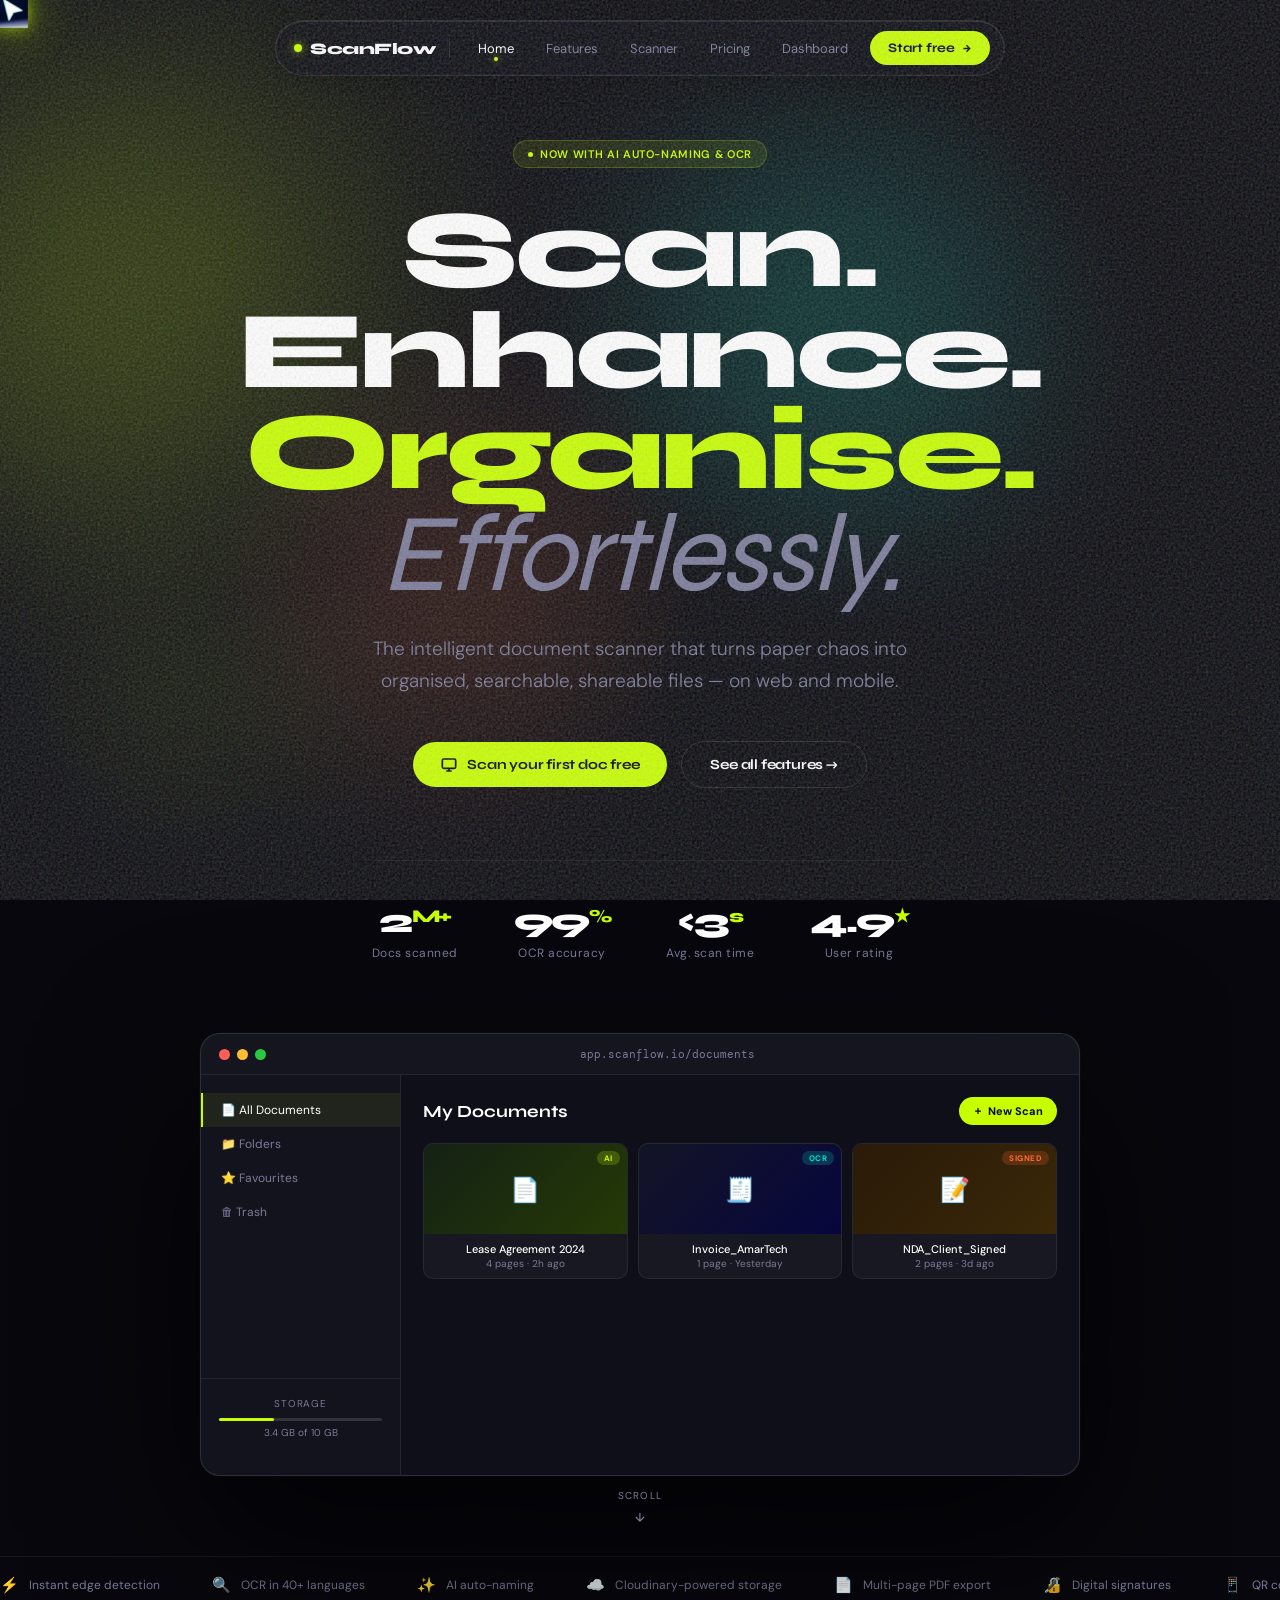
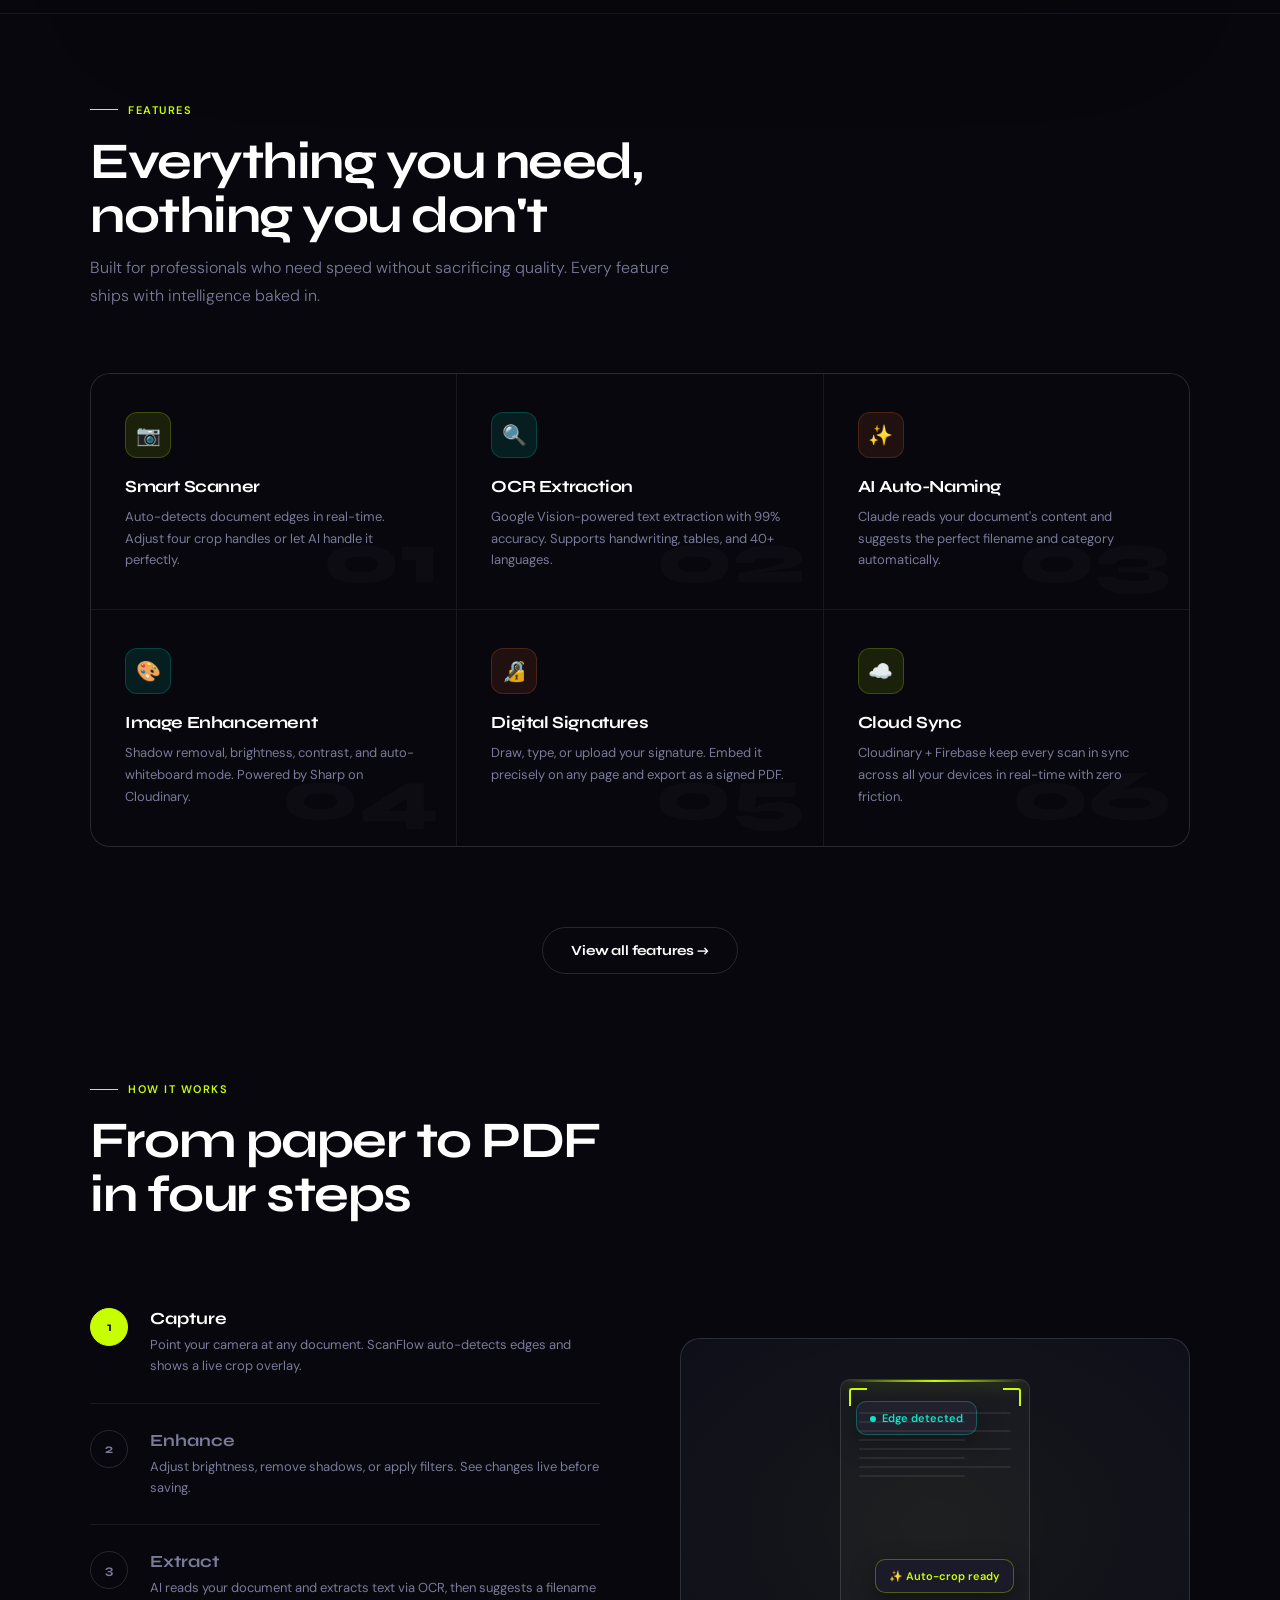
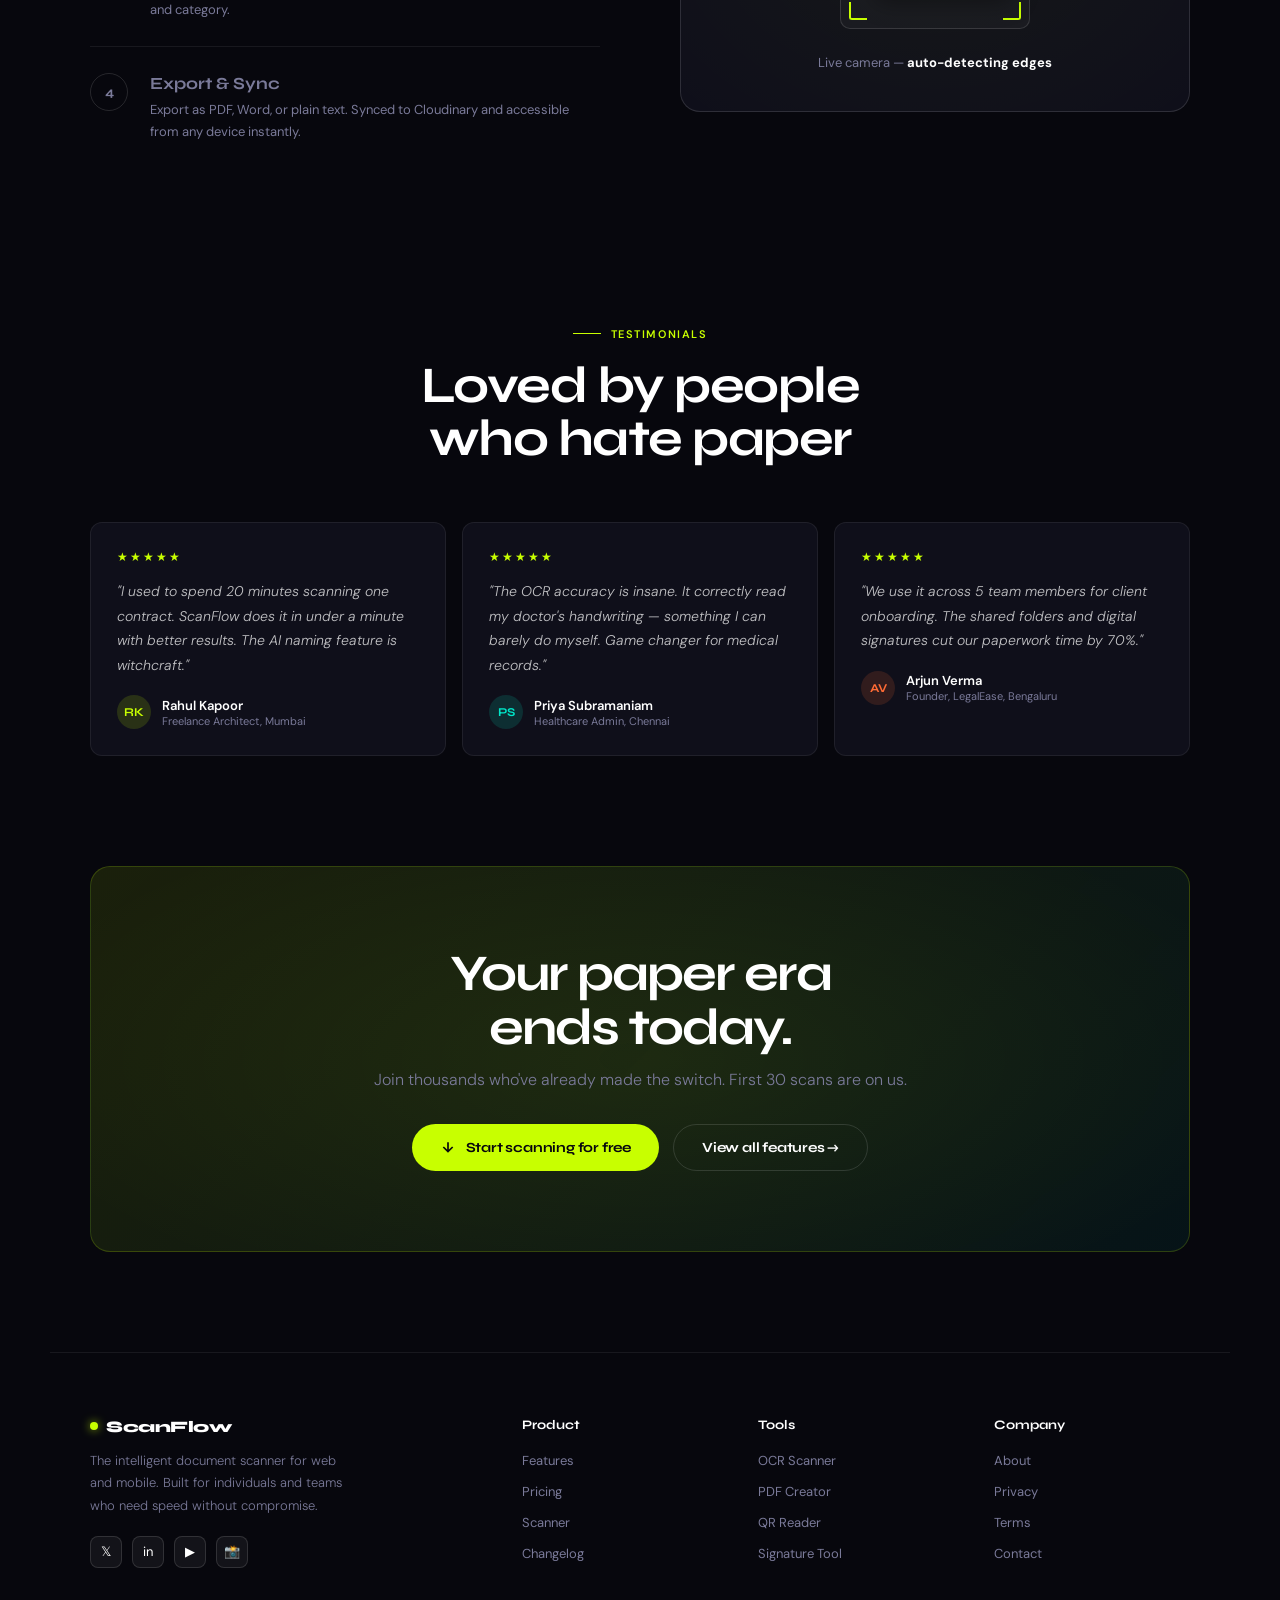
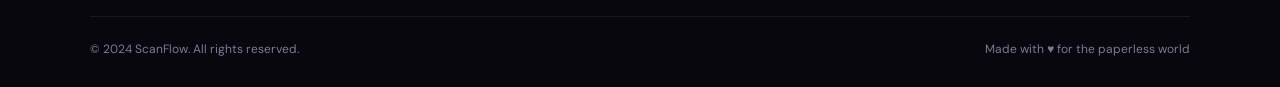
==== index.html @ fd3f7ed4 "Add files via upload" ====
<!DOCTYPE html>
<html lang="en">
<head>
<meta charset="UTF-8">
<meta name="viewport" content="width=device-width, initial-scale=1.0">
<title>ScanFlow — Intelligent Document Scanner</title>
<link rel="stylesheet" href="css/base.css">
<link rel="stylesheet" href="css/navbar.css">
<link rel="stylesheet" href="css/pages.css">
</head>
<body>

<!-- CURSOR -->
<div id="sf-cursor"><img src="[data-uri]" alt=""></div>
<div id="sf-cursor-glow"></div>
<!-- BACKGROUND -->
<div id="sf-bg" aria-hidden="true"></div>
<div id="sf-grain" aria-hidden="true"></div>

<!-- NAVBAR -->
<div id="sf-nav-wrap">
  <nav id="sf-island">
    <a href="index.html" class="island-logo"><div class="island-logo-dot"></div>ScanFlow</a>
    <div class="island-sep"></div>
    <div class="island-links">
      <a href="index.html"            class="island-link active" data-page="index.html">Home</a>
      <a href="pages/features.html"   class="island-link" data-page="features.html">Features</a>
      <a href="pages/scanner.html"    class="island-link" data-page="scanner.html">Scanner</a>
      <a href="pages/pricing.html"    class="island-link" data-page="pricing.html">Pricing</a>
      <a href="pages/dashboard.html"  class="island-link" data-page="dashboard.html">Dashboard</a>
    </div>
    <div id="island-notif" class="island-notif">
      <div class="notif-icon">📄</div>
      <div class="notif-text"><div class="notif-title">Synced</div><div class="notif-sub">Lease_2024.pdf</div></div>
    </div>
    <a href="pages/login.html" class="island-cta">Start free <svg width="11" height="11" viewBox="0 0 24 24" fill="none" stroke="currentColor" stroke-width="3"><path d="M5 12h14M12 5l7 7-7 7"/></svg></a>
    <button class="island-hamburger" id="sf-ham"><span></span><span></span><span></span></button>
  </nav>
</div>
<div id="sf-mob-menu" class="island-mobile-menu">
  <a href="index.html"           class="mob-link">🏠 Home</a>
  <a href="pages/features.html"  class="mob-link">⚡ Features</a>
  <a href="pages/scanner.html"   class="mob-link">📷 Scanner</a>
  <a href="pages/pricing.html"   class="mob-link">💳 Pricing</a>
  <a href="pages/dashboard.html" class="mob-link">📊 Dashboard</a>
  <a href="pages/login.html"     class="mob-link" style="color:var(--accent);font-weight:600;">→ Get started free</a>
</div>

<div class="sf-page">

  <!-- ══ HERO ══ -->
  <section class="hero-page">
    <div class="hero-badge">
      <span class="badge badge-green"><span class="badge-dot"></span>Now with AI auto-naming &amp; OCR</span>
    </div>

    <h1 class="hero-title display">
      Scan. Enhance.
      <span class="accent">Organise.</span>
      <span class="dimmed">Effortlessly.</span>
    </h1>

    <p class="hero-sub">The intelligent document scanner that turns paper chaos into organised, searchable, shareable files — on web and mobile.</p>

    <div class="hero-actions">
      <a href="pages/scanner.html" class="btn btn-primary">
        <svg width="16" height="16" viewBox="0 0 24 24" fill="none" stroke="currentColor" stroke-width="2.5"><rect x="2" y="3" width="20" height="14" rx="2"/><path d="M8 21h8M12 17v4"/></svg>
        Scan your first doc free
      </a>
      <a href="pages/features.html" class="btn btn-ghost">See all features →</a>
    </div>

    <div class="hero-stats">
      <div class="stat-item">
        <div class="stat-num">2<sup>M+</sup></div>
        <div class="stat-label">Docs scanned</div>
      </div>
      <div class="stat-item">
        <div class="stat-num">99<sup>%</sup></div>
        <div class="stat-label">OCR accuracy</div>
      </div>
      <div class="stat-item">
        <div class="stat-num">&lt;3<sup>s</sup></div>
        <div class="stat-label">Avg. scan time</div>
      </div>
      <div class="stat-item">
        <div class="stat-num">4.9<sup>★</sup></div>
        <div class="stat-label">User rating</div>
      </div>
    </div>

    <!-- App window mockup -->
    <div class="hero-window-wrap">
      <div class="app-window">
        <div class="win-bar">
          <div class="win-dot"></div><div class="win-dot"></div><div class="win-dot"></div>
          <div class="win-url">app.scanflow.io/documents</div>
        </div>
        <div class="win-body">
          <div class="win-sidebar">
            <div class="win-nav-item active">📄 All Documents</div>
            <div class="win-nav-item">📁 Folders</div>
            <div class="win-nav-item">⭐ Favourites</div>
            <div class="win-nav-item">🗑 Trash</div>
            <div class="storage-bar">
              <div class="stor-label">Storage</div>
              <div class="stor-track"><div class="stor-fill"></div></div>
              <div class="stor-note">3.4 GB of 10 GB</div>
            </div>
          </div>
          <div class="win-main">
            <div class="win-main-hdr">
              <div class="win-main-title">My Documents</div>
              <div class="win-scan-btn">
                <svg width="10" height="10" viewBox="0 0 24 24" fill="none" stroke="currentColor" stroke-width="3"><path d="M12 5v14M5 12h14"/></svg>
                New Scan
              </div>
            </div>
            <div class="doc-grid">
              <div class="doc-thumb-card">
                <div class="doc-tag-mini tag-ai">AI</div>
                <div class="doc-thumb-img dti-1">📄</div>
                <div class="doc-info-mini">
                  <div class="doc-name-mini">Lease Agreement 2024</div>
                  <div class="doc-meta-mini">4 pages · 2h ago</div>
                </div>
              </div>
              <div class="doc-thumb-card">
                <div class="doc-tag-mini tag-ocr">OCR</div>
                <div class="doc-thumb-img dti-2">🧾</div>
                <div class="doc-info-mini">
                  <div class="doc-name-mini">Invoice_AmarTech</div>
                  <div class="doc-meta-mini">1 page · Yesterday</div>
                </div>
              </div>
              <div class="doc-thumb-card">
                <div class="doc-tag-mini tag-sig">Signed</div>
                <div class="doc-thumb-img dti-3">📝</div>
                <div class="doc-info-mini">
                  <div class="doc-name-mini">NDA_Client_Signed</div>
                  <div class="doc-meta-mini">2 pages · 3d ago</div>
                </div>
              </div>
            </div>
          </div>
        </div>
      </div>
    </div>

    <div class="scroll-cue">
      <span>Scroll</span>
      <svg width="14" height="14" viewBox="0 0 24 24" fill="none" stroke="var(--muted)" stroke-width="2"><path d="M12 5v14M5 12l7 7 7-7"/></svg>
    </div>
  </section>

  <!-- ══ MARQUEE ══ -->
  <div class="marquee-section">
    <div class="marquee-track">
      <div class="marquee-item"><span class="mi-icon">⚡</span> Instant edge detection</div>
      <div class="marquee-item"><span class="mi-icon">🔍</span> OCR in 40+ languages</div>
      <div class="marquee-item"><span class="mi-icon">✨</span> AI auto-naming</div>
      <div class="marquee-item"><span class="mi-icon">☁️</span> Cloudinary-powered storage</div>
      <div class="marquee-item"><span class="mi-icon">📄</span> Multi-page PDF export</div>
      <div class="marquee-item"><span class="mi-icon">🔏</span> Digital signatures</div>
      <div class="marquee-item"><span class="mi-icon">📱</span> QR code scanner</div>
      <div class="marquee-item"><span class="mi-icon">🔄</span> Real-time sync</div>
      <div class="marquee-item"><span class="mi-icon">🪪</span> ID card mode</div>
      <div class="marquee-item"><span class="mi-icon">🤖</span> Claude AI integration</div>
      <!-- repeat -->
      <div class="marquee-item"><span class="mi-icon">⚡</span> Instant edge detection</div>
      <div class="marquee-item"><span class="mi-icon">🔍</span> OCR in 40+ languages</div>
      <div class="marquee-item"><span class="mi-icon">✨</span> AI auto-naming</div>
      <div class="marquee-item"><span class="mi-icon">☁️</span> Cloudinary-powered storage</div>
      <div class="marquee-item"><span class="mi-icon">📄</span> Multi-page PDF export</div>
      <div class="marquee-item"><span class="mi-icon">🔏</span> Digital signatures</div>
      <div class="marquee-item"><span class="mi-icon">📱</span> QR code scanner</div>
      <div class="marquee-item"><span class="mi-icon">🔄</span> Real-time sync</div>
      <div class="marquee-item"><span class="mi-icon">🪪</span> ID card mode</div>
      <div class="marquee-item"><span class="mi-icon">🤖</span> Claude AI integration</div>
    </div>
  </div>

  <!-- ══ FEATURES TEASER ══ -->
  <section class="features-page" style="padding-top:80px;padding-bottom:60px;">
    <div class="reveal features-intro">
      <div class="sec-label">Features</div>
      <h2 class="display-md" style="font-size:clamp(34px,4vw,52px);margin-bottom:12px;">Everything you need,<br>nothing you don't</h2>
      <p style="font-size:16px;color:var(--muted);line-height:1.7;font-weight:300;">Built for professionals who need speed without sacrificing quality. Every feature ships with intelligence baked in.</p>
    </div>
    <div class="features-grid reveal">
      <div class="feat-cell accent-top">
        <div class="feat-icon fi-green">📷</div>
        <div class="feat-name">Smart Scanner</div>
        <div class="feat-desc">Auto-detects document edges in real-time. Adjust four crop handles or let AI handle it perfectly.</div>
        <div class="feat-num">01</div>
      </div>
      <div class="feat-cell accent-top">
        <div class="feat-icon fi-teal">🔍</div>
        <div class="feat-name">OCR Extraction</div>
        <div class="feat-desc">Google Vision-powered text extraction with 99% accuracy. Supports handwriting, tables, and 40+ languages.</div>
        <div class="feat-num">02</div>
      </div>
      <div class="feat-cell accent-top">
        <div class="feat-icon fi-coral">✨</div>
        <div class="feat-name">AI Auto-Naming</div>
        <div class="feat-desc">Claude reads your document's content and suggests the perfect filename and category automatically.</div>
        <div class="feat-num">03</div>
      </div>
      <div class="feat-cell accent-top">
        <div class="feat-icon fi-teal">🎨</div>
        <div class="feat-name">Image Enhancement</div>
        <div class="feat-desc">Shadow removal, brightness, contrast, and auto-whiteboard mode. Powered by Sharp on Cloudinary.</div>
        <div class="feat-num">04</div>
      </div>
      <div class="feat-cell accent-top">
        <div class="feat-icon fi-coral">🔏</div>
        <div class="feat-name">Digital Signatures</div>
        <div class="feat-desc">Draw, type, or upload your signature. Embed it precisely on any page and export as a signed PDF.</div>
        <div class="feat-num">05</div>
      </div>
      <div class="feat-cell accent-top">
        <div class="feat-icon fi-green">☁️</div>
        <div class="feat-name">Cloud Sync</div>
        <div class="feat-desc">Cloudinary + Firebase keep every scan in sync across all your devices in real-time with zero friction.</div>
        <div class="feat-num">06</div>
      </div>
    </div>
    <div style="text-align:center;margin-top:40px;" class="reveal">
      <a href="pages/features.html" class="btn btn-ghost">View all features →</a>
    </div>
  </section>

  <!-- ══ HOW IT WORKS TEASER ══ -->
  <section class="how-page" style="padding-top:40px;">
    <div class="reveal">
      <div class="sec-label">How it works</div>
      <h2 class="display-md" style="font-size:clamp(34px,4vw,52px);margin-bottom:12px;">From paper to PDF<br>in four steps</h2>
    </div>
    <div class="how-layout reveal">
      <div class="steps-list">
        <div class="step-row active" data-step="0">
          <div class="step-circle">1</div>
          <div><div class="step-title">Capture</div><div class="step-desc">Point your camera at any document. ScanFlow auto-detects edges and shows a live crop overlay.</div></div>
        </div>
        <div class="step-row" data-step="1">
          <div class="step-circle">2</div>
          <div><div class="step-title">Enhance</div><div class="step-desc">Adjust brightness, remove shadows, or apply filters. See changes live before saving.</div></div>
        </div>
        <div class="step-row" data-step="2">
          <div class="step-circle">3</div>
          <div><div class="step-title">Extract</div><div class="step-desc">AI reads your document and extracts text via OCR, then suggests a filename and category.</div></div>
        </div>
        <div class="step-row" data-step="3">
          <div class="step-circle">4</div>
          <div><div class="step-title">Export &amp; Sync</div><div class="step-desc">Export as PDF, Word, or plain text. Synced to Cloudinary and accessible from any device instantly.</div></div>
        </div>
      </div>
      <div class="step-visual">
        <div id="step-visual" style="text-align:center;position:relative;z-index:1;">
          <div style="position:relative;display:inline-block;">
            <div class="vis-badge vis-badge-1" style="color:var(--accent2)"><span class="vb-dot" style="background:var(--accent2)"></span>Edge detected</div>
            <div class="scan-mock">
              <div class="scan-beam"></div>
              <div class="scan-corner-mark sc-tl"></div><div class="scan-corner-mark sc-tr"></div>
              <div class="scan-corner-mark sc-bl"></div><div class="scan-corner-mark sc-br"></div>
              <div class="scan-lines">
                <div class="scan-line-item"></div><div class="scan-line-item"></div><div class="scan-line-item"></div>
                <div class="scan-line-item"></div><div class="scan-line-item"></div><div class="scan-line-item"></div>
                <div class="scan-line-item"></div><div class="scan-line-item"></div>
              </div>
            </div>
            <div class="vis-badge vis-badge-2" style="color:var(--accent)">✨ Auto-crop ready</div>
          </div>
          <div style="font-size:13px;color:var(--muted);margin-top:20px;">Live camera — <strong style="color:#fff">auto-detecting edges</strong></div>
        </div>
      </div>
    </div>
  </section>

  <!-- ══ TESTIMONIALS ══ -->
  <section class="testi-page" style="padding-top:40px;">
    <div class="reveal" style="text-align:center;">
      <div class="sec-label" style="justify-content:center;">Testimonials</div>
      <h2 class="display-md" style="font-size:clamp(34px,4vw,52px);">Loved by people<br>who hate paper</h2>
    </div>
    <div class="testi-grid reveal">
      <div class="testi-card">
        <div class="testi-stars">★★★★★</div>
        <div class="testi-quote">"I used to spend 20 minutes scanning one contract. ScanFlow does it in under a minute with better results. The AI naming feature is witchcraft."</div>
        <div class="testi-author"><div class="testi-av av-g">RK</div><div><div class="testi-name">Rahul Kapoor</div><div class="testi-role">Freelance Architect, Mumbai</div></div></div>
      </div>
      <div class="testi-card">
        <div class="testi-stars">★★★★★</div>
        <div class="testi-quote">"The OCR accuracy is insane. It correctly read my doctor's handwriting — something I can barely do myself. Game changer for medical records."</div>
        <div class="testi-author"><div class="testi-av av-t">PS</div><div><div class="testi-name">Priya Subramaniam</div><div class="testi-role">Healthcare Admin, Chennai</div></div></div>
      </div>
      <div class="testi-card">
        <div class="testi-stars">★★★★★</div>
        <div class="testi-quote">"We use it across 5 team members for client onboarding. The shared folders and digital signatures cut our paperwork time by 70%."</div>
        <div class="testi-author"><div class="testi-av av-c">AV</div><div><div class="testi-name">Arjun Verma</div><div class="testi-role">Founder, LegalEase, Bengaluru</div></div></div>
      </div>
    </div>
  </section>

  <!-- ══ CTA ══ -->
  <section class="cta-section reveal">
    <div class="cta-banner">
      <h2 class="cta-title display-md">Your paper era<br>ends today.</h2>
      <p class="cta-sub">Join thousands who've already made the switch. First 30 scans are on us.</p>
      <div class="cta-acts">
        <a href="pages/login.html"  class="btn btn-primary">
          <svg width="16" height="16" viewBox="0 0 24 24" fill="none" stroke="currentColor" stroke-width="2.5"><path d="M12 5v14M5 12l7 7 7-7"/></svg>
          Start scanning for free
        </a>
        <a href="pages/features.html" class="btn btn-ghost">View all features →</a>
      </div>
    </div>
  </section>

  <!-- FOOTER -->
  <footer>
    <div class="footer-grid">
      <div class="footer-brand">
        <a href="index.html" class="island-logo"><div class="island-logo-dot"></div>ScanFlow</a>
        <p>The intelligent document scanner for web and mobile. Built for individuals and teams who need speed without compromise.</p>
        <div class="footer-socials" style="margin-top:18px;">
          <a href="#" class="soc-btn">𝕏</a><a href="#" class="soc-btn">in</a>
          <a href="#" class="soc-btn">▶</a><a href="#" class="soc-btn">📸</a>
        </div>
      </div>
      <div class="footer-col"><h4>Product</h4><ul>
        <li><a href="pages/features.html">Features</a></li>
        <li><a href="pages/pricing.html">Pricing</a></li>
        <li><a href="pages/scanner.html">Scanner</a></li>
        <li><a href="#">Changelog</a></li>
      </ul></div>
      <div class="footer-col"><h4>Tools</h4><ul>
        <li><a href="#">OCR Scanner</a></li>
        <li><a href="#">PDF Creator</a></li>
        <li><a href="#">QR Reader</a></li>
        <li><a href="#">Signature Tool</a></li>
      </ul></div>
      <div class="footer-col"><h4>Company</h4><ul>
        <li><a href="#">About</a></li>
        <li><a href="#">Privacy</a></li>
        <li><a href="#">Terms</a></li>
        <li><a href="#">Contact</a></li>
      </ul></div>
    </div>
    <div class="footer-bottom">
      <span>© 2024 ScanFlow. All rights reserved.</span>
      <span>Made with ♥ for the paperless world</span>
    </div>
  </footer>

</div><!-- /sf-page -->

<div id="sf-toast"><div class="toast-ico">✅</div><div><div class="toast-title">Done</div><div class="toast-msg"></div></div></div>

<script src="js/main.js"></script>
</body>
</html>
---- css/base.css ----
/* ============================================
   SCANFLOW — BASE STYLES
   Variables · Reset · Typography · Cursor · Background
   ============================================ */

@import url('https://fonts.googleapis.com/css2?family=Syne:wght@400;500;600;700;800&family=DM+Sans:ital,wght@0,300;0,400;0,500;1,300&family=DM+Mono:wght@400;500&display=swap');

/* ── TOKENS ── */
:root {
  --ink:     #07070d;
  --ink2:    #0f0f1a;
  --ink3:    #1a1a28;
  --ink4:    #252536;
  --smoke:   #f5f4f0;
  --accent:  #c8ff00;
  --accent2: #00e5c8;
  --accent3: #ff6b35;
  --muted:   #7a7a99;
  --muted2:  #4a4a66;
  --border:  rgba(255,255,255,0.07);
  --border2: rgba(255,255,255,0.13);
  --border3: rgba(255,255,255,0.22);
  --r:       12px;
  --r2:      20px;
  --r3:      28px;
  --shadow:  0 24px 80px rgba(0,0,0,0.6);
}

/* ── RESET ── */
*, *::before, *::after { margin:0; padding:0; box-sizing:border-box; }
html { scroll-behavior: smooth; font-size: 16px; }
body {
  font-family: 'DM Sans', sans-serif;
  background: var(--ink);
  color: #fff;
  overflow-x: hidden;
  cursor: none;
  min-height: 100vh;
}
a { text-decoration: none; color: inherit; }
button { font-family: inherit; cursor: none; }
img { max-width: 100%; display: block; }
ul { list-style: none; }

/* ── CUSTOM CURSOR ── */
#sf-cursor {
  position: fixed;
  width: 32px; height: 32px;
  pointer-events: none;
  z-index: 99999;
  transform: translate(-4px, -4px);
  transition: transform 0.08s linear;
  will-change: transform, left, top;
  filter: drop-shadow(0 0 8px rgba(200,255,0,0.6)) drop-shadow(0 0 20px rgba(200,255,0,0.3));
}
#sf-cursor img {
  width: 100%; height: 100%;
  object-fit: contain;
}
#sf-cursor-glow {
  position: fixed;
  width: 180px; height: 180px;
  border-radius: 50%;
  pointer-events: none;
  z-index: 99990;
  transform: translate(-50%, -50%);
  background: radial-gradient(circle, rgba(200,255,0,0.06) 0%, transparent 70%);
  transition: left 0.25s ease, top 0.25s ease;
}
body:has(a:hover) #sf-cursor { filter: drop-shadow(0 0 12px rgba(200,255,0,1)) drop-shadow(0 0 30px rgba(200,255,0,0.6)); transform: translate(-4px,-4px) scale(1.2); }
body:has(button:hover) #sf-cursor { filter: drop-shadow(0 0 12px var(--accent2)) drop-shadow(0 0 30px rgba(0,229,200,0.6)); transform: translate(-4px,-4px) scale(1.15) rotate(-15deg); }

/* ── NEON FLUID BACKGROUND ── */
#sf-bg {
  position: fixed;
  inset: 0;
  z-index: 0;
  overflow: hidden;
  pointer-events: none;
}
#sf-bg canvas {
  position: absolute;
  inset: 0;
  width: 100%;
  height: 100%;
}
.sf-blob {
  position: absolute;
  border-radius: 50%;
  filter: blur(80px);
  mix-blend-mode: screen;
  animation: blobFloat linear infinite;
  will-change: transform;
  opacity: 0;
  animation-fill-mode: forwards;
}
@keyframes blobFloat {
  0%   { transform: translate(0,0) scale(1);   opacity:0; }
  10%  { opacity: 0.7; }
  50%  { transform: translate(var(--dx), var(--dy)) scale(var(--scale)); opacity: 0.5; }
  90%  { opacity: 0.6; }
  100% { transform: translate(var(--dx2),var(--dy2)) scale(0.9); opacity: 0; }
}

/* ── GRAIN ── */
#sf-grain {
  position: fixed; inset: 0; z-index: 9998;
  pointer-events: none; opacity: 0.28;
  background-image: url("data:image/svg+xml,%3Csvg viewBox='0 0 512 512' xmlns='http://www.w3.org/2000/svg'%3E%3Cfilter id='n'%3E%3CfeTurbulence type='fractalNoise' baseFrequency='0.75' numOctaves='4' stitchTiles='stitch'/%3E%3C/filter%3E%3Crect width='100%25' height='100%25' filter='url(%23n)'/%3E%3C/svg%3E");
}

/* ── LAYOUT WRAPPER ── */
.sf-page {
  position: relative;
  z-index: 1;
  min-height: 100vh;
}

/* ── TYPOGRAPHY ── */
.display {
  font-family: 'Syne', sans-serif;
  font-weight: 800;
  line-height: 0.92;
  letter-spacing: -3px;
}
.display-md {
  font-family: 'Syne', sans-serif;
  font-weight: 700;
  line-height: 1.05;
  letter-spacing: -1.5px;
}
.mono { font-family: 'DM Mono', monospace; }

/* ── SECTION LABEL ── */
.sec-label {
  display: inline-flex; align-items: center; gap: 10px;
  font-size: 11px; font-weight: 600;
  letter-spacing: 0.14em; text-transform: uppercase;
  color: var(--accent); margin-bottom: 18px;
}
.sec-label::before {
  content: '';
  display: block; width: 28px; height: 1px;
  background: var(--accent);
}

/* ── BUTTONS ── */
.btn {
  display: inline-flex; align-items: center; gap: 10px;
  font-family: 'Syne', sans-serif; font-weight: 700;
  font-size: 14px; letter-spacing: -0.2px;
  padding: 14px 28px; border-radius: 100px;
  border: none; cursor: none;
  transition: transform 0.2s, box-shadow 0.3s, opacity 0.2s;
}
.btn-primary {
  background: var(--accent); color: var(--ink);
}
.btn-primary:hover {
  transform: translateY(-2px);
  box-shadow: 0 16px 50px rgba(200,255,0,0.35);
}
.btn-ghost {
  background: transparent; color: #fff;
  border: 1px solid var(--border2);
}
.btn-ghost:hover { background: rgba(255,255,255,0.06); border-color: var(--border3); }
.btn-accent2 {
  background: var(--accent2); color: var(--ink);
}
.btn-accent2:hover { transform: translateY(-2px); box-shadow: 0 16px 50px rgba(0,229,200,0.35); }

/* ── CARDS ── */
.card {
  background: rgba(255,255,255,0.03);
  border: 1px solid var(--border);
  border-radius: var(--r2);
  transition: border-color 0.3s, transform 0.3s;
}
.card:hover { border-color: var(--border2); transform: translateY(-3px); }
.card-glow:hover { box-shadow: 0 0 40px rgba(200,255,0,0.08); }

/* ── ACCENT LINE TOP ── */
.accent-top {
  position: relative;
}
.accent-top::before {
  content: '';
  position: absolute; top: 0; left: 0; right: 0; height: 1px;
  background: linear-gradient(90deg, transparent, var(--accent), transparent);
  opacity: 0; transition: opacity 0.3s;
}
.accent-top:hover::before { opacity: 1; }

/* ── BADGE ── */
.badge {
  display: inline-flex; align-items: center; gap: 7px;
  border-radius: 100px; padding: 6px 14px;
  font-size: 11px; font-weight: 600;
  letter-spacing: 0.06em; text-transform: uppercase;
}
.badge-green  { background: rgba(200,255,0,0.1);  border: 1px solid rgba(200,255,0,0.22); color: var(--accent); }
.badge-teal   { background: rgba(0,229,200,0.1);  border: 1px solid rgba(0,229,200,0.22); color: var(--accent2); }
.badge-coral  { background: rgba(255,107,53,0.1); border: 1px solid rgba(255,107,53,0.22); color: var(--accent3); }
.badge-dot { width:5px; height:5px; border-radius:50%; background:currentColor; animation: pulse 1.4s ease-in-out infinite; }

/* ── DIVIDER ── */
.divider {
  border: none;
  border-top: 1px solid var(--border);
  margin: 0;
}

/* ── SCROLL REVEAL ── */
.reveal {
  opacity: 0;
  transform: translateY(28px);
  transition: opacity 0.75s ease, transform 0.75s ease;
}
.reveal.visible { opacity: 1; transform: translateY(0); }
.reveal-delay-1 { transition-delay: 0.1s; }
.reveal-delay-2 { transition-delay: 0.2s; }
.reveal-delay-3 { transition-delay: 0.3s; }

/* ── ANIMATIONS ── */
@keyframes pulse     { 0%,100%{transform:scale(1);opacity:1} 50%{transform:scale(1.6);opacity:0.6} }
@keyframes fadeUp    { from{opacity:0;transform:translateY(24px)} to{opacity:1;transform:translateY(0)} }
@keyframes glow      { 0%,100%{opacity:0.4} 50%{opacity:0.8} }
@keyframes spin      { to{transform:rotate(360deg)} }
@keyframes marquee   { from{transform:translateX(0)} to{transform:translateX(-50%)} }
@keyframes scanLine  { 0%{top:8%} 100%{top:88%} }
@keyframes scanPulse { 0%,100%{box-shadow:0 0 12px rgba(200,255,0,0.4)} 50%{box-shadow:0 0 28px rgba(200,255,0,0.9)} }
@keyframes bounce    { 0%,100%{transform:translateX(-50%) translateY(0)} 50%{transform:translateX(-50%) translateY(9px)} }
@keyframes slideIn   { from{transform:translateY(20px);opacity:0} to{transform:translateY(0);opacity:1} }

/* ── FORM INPUTS ── */
.sf-input {
  width: 100%;
  background: rgba(255,255,255,0.05);
  border: 1px solid var(--border2);
  border-radius: var(--r);
  padding: 14px 18px;
  color: #fff; font-family: 'DM Sans', sans-serif; font-size: 15px;
  outline: none; transition: border-color 0.2s, box-shadow 0.2s;
}
.sf-input::placeholder { color: var(--muted); }
.sf-input:focus { border-color: rgba(200,255,0,0.4); box-shadow: 0 0 0 3px rgba(200,255,0,0.08); }

input[type=range] {
  -webkit-appearance: none; width: 100%; height: 3px;
  background: rgba(255,255,255,0.12); border-radius: 2px; outline: none;
}
input[type=range]::-webkit-slider-thumb {
  -webkit-appearance: none; width: 15px; height: 15px;
  border-radius: 50%; background: var(--accent); cursor: none;
  box-shadow: 0 0 12px rgba(200,255,0,0.5);
}

/* ── SCROLLBAR ── */
::-webkit-scrollbar { width: 6px; }
::-webkit-scrollbar-track { background: var(--ink2); }
::-webkit-scrollbar-thumb { background: var(--ink4); border-radius: 3px; }
::-webkit-scrollbar-thumb:hover { background: var(--muted2); }

/* ── SELECTION ── */
::selection { background: rgba(200,255,0,0.25); color: #fff; }
---- css/navbar.css ----
/* ============================================
   SCANFLOW — DYNAMIC ISLAND NAVBAR
   ============================================ */

/* ── NAVBAR WRAPPER ── */
#sf-nav-wrap {
  position: fixed;
  top: 20px;
  left: 50%;
  transform: translateX(-50%);
  z-index: 1000;
  display: flex;
  justify-content: center;
}

/* ── THE ISLAND ── */
#sf-island {
  background: rgba(10,10,18,0.82);
  backdrop-filter: blur(24px) saturate(180%);
  -webkit-backdrop-filter: blur(24px) saturate(180%);
  border: 1px solid rgba(255,255,255,0.1);
  border-radius: 100px;
  padding: 10px 14px 10px 18px;
  display: flex;
  align-items: center;
  gap: 0;
  box-shadow:
    0 4px 24px rgba(0,0,0,0.5),
    0 0 0 0.5px rgba(255,255,255,0.05) inset,
    0 1px 0 rgba(255,255,255,0.08) inset;
  transition:
    width 0.5s cubic-bezier(0.34,1.56,0.64,1),
    padding 0.4s cubic-bezier(0.34,1.56,0.64,1),
    background 0.3s;
  white-space: nowrap;
  overflow: visible;
  width: auto;
  min-width: 0;
}

#sf-island.expanded {
  background: rgba(10,10,18,0.95);
  border-color: rgba(200,255,0,0.15);
}

/* ── LOGO INSIDE ISLAND ── */
.island-logo {
  display: flex; align-items: center; gap: 8px;
  font-family: 'Syne', sans-serif;
  font-weight: 800; font-size: 16px;
  letter-spacing: -0.5px;
  color: #fff;
  flex-shrink: 0;
}
.island-logo-dot {
  width: 8px; height: 8px;
  background: var(--accent);
  border-radius: 50%;
  box-shadow: 0 0 10px rgba(200,255,0,0.7);
  animation: pulse 2s ease-in-out infinite;
}

/* ── SEPARATOR ── */
.island-sep {
  width: 1px; height: 20px;
  background: rgba(255,255,255,0.1);
  margin: 0 14px;
  flex-shrink: 0;
}

/* ── LINKS ── */
.island-links {
  display: flex; align-items: center; gap: 4px;
  flex-shrink: 0;
}
.island-link {
  padding: 7px 14px;
  border-radius: 100px;
  font-size: 13px; font-weight: 400;
  color: var(--muted);
  transition: color 0.2s, background 0.2s;
  white-space: nowrap;
  position: relative;
}
.island-link:hover { color: #fff; background: rgba(255,255,255,0.06); }
.island-link.active { color: #fff; }
.island-link.active::after {
  content: '';
  position: absolute; bottom: 3px; left: 50%; transform: translateX(-50%);
  width: 4px; height: 4px; border-radius: 50%;
  background: var(--accent);
  box-shadow: 0 0 6px rgba(200,255,0,0.8);
}

/* ── CTA BUTTON INSIDE ISLAND ── */
.island-cta {
  display: flex; align-items: center; gap: 6px;
  background: var(--accent); color: var(--ink);
  font-family: 'Syne', sans-serif;
  font-weight: 700; font-size: 13px;
  padding: 9px 18px; border-radius: 100px;
  border: none; flex-shrink: 0;
  transition: transform 0.2s, box-shadow 0.2s;
  margin-left: 8px;
}
.island-cta:hover {
  transform: scale(1.04);
  box-shadow: 0 0 24px rgba(200,255,0,0.45);
}

/* ── EXPANDED STATE — notification pill ── */
.island-notif {
  display: flex; align-items: center; gap: 10px;
  overflow: hidden;
  max-width: 0;
  opacity: 0;
  transition: max-width 0.5s cubic-bezier(0.34,1.56,0.64,1), opacity 0.3s;
}
.island-notif.show {
  max-width: 220px;
  opacity: 1;
}
.notif-icon {
  width: 28px; height: 28px; border-radius: 8px;
  background: rgba(200,255,0,0.12);
  display: flex; align-items: center; justify-content: center;
  font-size: 13px; flex-shrink: 0;
}
.notif-text { font-size: 12px; white-space: nowrap; }
.notif-title { font-weight: 600; color: #fff; }
.notif-sub { color: var(--muted); font-size: 11px; }

/* ── MOBILE HAMBURGER ── */
.island-hamburger {
  display: none;
  flex-direction: column; gap: 4px;
  padding: 8px; cursor: none;
  background: none; border: none;
}
.island-hamburger span {
  display: block; width: 18px; height: 1.5px;
  background: var(--muted); border-radius: 2px;
  transition: all 0.3s;
}

/* ── MOBILE MENU DROP ── */
.island-mobile-menu {
  display: none;
  position: fixed;
  top: 72px; left: 50%; transform: translateX(-50%);
  width: calc(100vw - 40px); max-width: 400px;
  background: rgba(10,10,18,0.96);
  border: 1px solid var(--border2);
  border-radius: var(--r2);
  padding: 12px;
  backdrop-filter: blur(24px);
  flex-direction: column; gap: 4px;
  z-index: 999;
  box-shadow: 0 20px 60px rgba(0,0,0,0.6);
  animation: slideIn 0.25s ease;
}
.island-mobile-menu.open { display: flex; }
.mob-link {
  padding: 12px 16px;
  border-radius: 10px;
  font-size: 14px; font-weight: 400;
  color: var(--muted);
  transition: all 0.2s;
}
.mob-link:hover { color: #fff; background: rgba(255,255,255,0.06); }

@media (max-width: 700px) {
  .island-links, .island-sep, .island-cta { display: none; }
  .island-hamburger { display: flex; }
  #sf-island { padding: 10px 14px; }
}
---- css/pages.css ----
/* ============================================
   SCANFLOW — PAGE STYLES
   Hero · Features · Scanner · Pricing · Auth · Dashboard · Docs
   ============================================ */

/* ══════════════════════════════════════════
   HERO PAGE
   ══════════════════════════════════════════ */
.hero-page {
  min-height: 100vh;
  display: flex; flex-direction: column;
  align-items: center; justify-content: center;
  padding: 140px 40px 80px;
  text-align: center;
  position: relative;
}
.hero-badge { margin-bottom: 32px; animation: fadeUp 0.6s ease both; }
.hero-title {
  font-size: clamp(54px, 9vw, 110px);
  margin-bottom: 28px;
  animation: fadeUp 0.6s 0.1s ease both;
}
.hero-title .accent  { color: var(--accent); display: block; }
.hero-title .dimmed  { color: var(--muted); font-weight: 400; font-style: italic; display: block; }
.hero-sub {
  font-size: clamp(16px, 2vw, 19px);
  color: var(--muted); max-width: 540px; margin: 0 auto 44px;
  font-weight: 300; line-height: 1.7;
  animation: fadeUp 0.6s 0.2s ease both;
}
.hero-actions {
  display: flex; align-items: center; justify-content: center; gap: 14px;
  animation: fadeUp 0.6s 0.3s ease both;
  flex-wrap: wrap;
}
.hero-stats {
  display: flex; justify-content: center; gap: 56px; flex-wrap: wrap;
  margin-top: 72px; padding-top: 40px;
  border-top: 1px solid var(--border);
  animation: fadeUp 0.6s 0.4s ease both;
}
.stat-num {
  font-family: 'Syne', sans-serif;
  font-size: 34px; font-weight: 800; letter-spacing: -1.5px;
}
.stat-num sup { font-size: 18px; color: var(--accent); vertical-align: top; margin-top: 4px; display: inline-block; }
.stat-label { font-size: 12px; color: var(--muted); margin-top: 4px; letter-spacing: 0.04em; }

/* App Window Preview */
.hero-window-wrap {
  margin-top: 72px; width: 100%; max-width: 880px;
  animation: fadeUp 0.9s 0.5s ease both;
}
.app-window {
  background: var(--ink2);
  border: 1px solid var(--border2);
  border-radius: var(--r2);
  overflow: hidden;
  box-shadow: 0 60px 160px rgba(0,0,0,0.7), 0 0 0 0.5px rgba(255,255,255,0.04);
}
.win-bar {
  display: flex; align-items: center; gap: 7px;
  padding: 13px 18px;
  background: rgba(255,255,255,0.025);
  border-bottom: 1px solid var(--border);
}
.win-dot { width: 11px; height: 11px; border-radius: 50%; }
.win-dot:nth-child(1) { background: #ff5f57; }
.win-dot:nth-child(2) { background: #febc2e; }
.win-dot:nth-child(3) { background: #28c840; }
.win-url {
  flex: 1; text-align: center;
  font-family: 'DM Mono', monospace;
  font-size: 11px; color: var(--muted);
}
.win-body { display: grid; grid-template-columns: 200px 1fr; height: 400px; }
.win-sidebar {
  border-right: 1px solid var(--border);
  padding: 18px 0;
  background: rgba(255,255,255,0.015);
  display: flex; flex-direction: column;
}
.win-nav-item {
  display: flex; align-items: center; gap: 10px;
  padding: 9px 18px; font-size: 12px; color: var(--muted);
  border-left: 2px solid transparent;
  transition: all 0.2s;
}
.win-nav-item.active { color: #fff; background: rgba(200,255,0,0.07); border-left-color: var(--accent); }
.win-main { padding: 22px; overflow: hidden; }
.win-main-hdr { display: flex; justify-content: space-between; align-items: center; margin-bottom: 18px; }
.win-main-title { font-family: 'Syne', sans-serif; font-size: 17px; font-weight: 700; }
.win-scan-btn {
  display: flex; align-items: center; gap: 5px;
  background: var(--accent); color: var(--ink);
  font-size: 11px; font-weight: 700;
  padding: 7px 14px; border-radius: 100px;
}
.doc-grid { display: grid; grid-template-columns: repeat(3,1fr); gap: 10px; }
.doc-thumb-card {
  background: rgba(255,255,255,0.04);
  border: 1px solid var(--border);
  border-radius: 10px; overflow: hidden;
  cursor: none; transition: all 0.2s;
  position: relative;
}
.doc-thumb-card:hover { border-color: var(--border2); transform: translateY(-2px); }
.doc-thumb-img {
  height: 90px;
  display: flex; align-items: center; justify-content: center;
  font-size: 24px;
}
.dti-1 { background: linear-gradient(135deg,#142114,#253a06); }
.dti-2 { background: linear-gradient(135deg,#141426,#06063e); }
.dti-3 { background: linear-gradient(135deg,#2a1a08,#3a2808); }
.doc-info-mini { padding: 8px 10px; }
.doc-name-mini { font-size: 11px; font-weight: 500; white-space: nowrap; overflow: hidden; text-overflow: ellipsis; }
.doc-meta-mini { font-size: 10px; color: var(--muted); margin-top: 1px; }
.doc-tag-mini {
  position: absolute; top: 7px; right: 7px;
  font-size: 8px; font-weight: 700; letter-spacing: 0.06em;
  padding: 2px 7px; border-radius: 100px; text-transform: uppercase;
}
.tag-ai   { background: rgba(200,255,0,0.2);  color: var(--accent); }
.tag-ocr  { background: rgba(0,229,200,0.2);  color: var(--accent2); }
.tag-sig  { background: rgba(255,107,53,0.2); color: var(--accent3); }
.storage-bar { padding: 18px; margin-top: auto; border-top: 1px solid var(--border); }
.stor-label { font-size: 10px; color: var(--muted); letter-spacing: 0.08em; text-transform: uppercase; margin-bottom: 8px; }
.stor-track { height: 3px; background: var(--border2); border-radius: 2px; }
.stor-fill { height: 100%; background: var(--accent); border-radius: 2px; width: 34%; }
.stor-note { font-size: 10px; color: var(--muted); margin-top: 5px; }

/* Scroll indicator */
.scroll-cue {
  position: absolute; bottom: 32px; left: 50%; transform: translateX(-50%);
  display: flex; flex-direction: column; align-items: center; gap: 8px;
  animation: bounce 2s ease-in-out infinite;
}
.scroll-cue span { font-size: 10px; letter-spacing: 0.12em; color: var(--muted); text-transform: uppercase; }

/* ══════════════════════════════════════════
   MARQUEE STRIP
   ══════════════════════════════════════════ */
.marquee-section {
  border-top: 1px solid var(--border);
  border-bottom: 1px solid var(--border);
  padding: 18px 0; overflow: hidden;
}
.marquee-track {
  display: flex; gap: 52px;
  width: max-content;
  animation: marquee 22s linear infinite;
}
.marquee-item {
  display: flex; align-items: center; gap: 10px;
  font-size: 12px; color: var(--muted); white-space: nowrap;
}
.marquee-item .mi-icon { font-size: 15px; }

/* ══════════════════════════════════════════
   FEATURES PAGE
   ══════════════════════════════════════════ */
.features-page { padding: 110px 40px; max-width: 1180px; margin: 0 auto; }
.features-intro { max-width: 600px; margin-bottom: 64px; }
.features-grid {
  display: grid; grid-template-columns: repeat(3,1fr);
  gap: 1px; background: var(--border);
  border: 1px solid var(--border);
  border-radius: var(--r2); overflow: hidden;
  margin-bottom: 80px;
}
.feat-cell {
  background: var(--ink); padding: 38px 34px;
  position: relative; overflow: hidden;
  transition: background 0.3s;
}
.feat-cell:hover { background: rgba(200,255,0,0.025); }
.feat-cell::before {
  content: ''; position: absolute;
  top: 0; left: 0; right: 0; height: 1px;
  background: linear-gradient(90deg, transparent, var(--accent), transparent);
  opacity: 0; transition: opacity 0.35s;
}
.feat-cell:hover::before { opacity: 1; }
.feat-icon {
  width: 46px; height: 46px; border-radius: 12px;
  display: flex; align-items: center; justify-content: center;
  font-size: 20px; margin-bottom: 18px;
}
.fi-green  { background: rgba(200,255,0,0.1);  border: 1px solid rgba(200,255,0,0.2); }
.fi-teal   { background: rgba(0,229,200,0.1);  border: 1px solid rgba(0,229,200,0.2); }
.fi-coral  { background: rgba(255,107,53,0.1); border: 1px solid rgba(255,107,53,0.2); }
.feat-name { font-family: 'Syne', sans-serif; font-size: 17px; font-weight: 700; margin-bottom: 9px; letter-spacing: -0.4px; }
.feat-desc { font-size: 13px; color: var(--muted); line-height: 1.68; }
.feat-num  { position: absolute; bottom: 14px; right: 18px; font-family: 'Syne', sans-serif; font-size: 72px; font-weight: 800; color: rgba(255,255,255,0.025); line-height: 1; pointer-events: none; }

/* Advanced features list */
.adv-grid { display: grid; grid-template-columns: 1fr 1fr; gap: 16px; }
.adv-card {
  background: var(--ink2); border: 1px solid var(--border);
  border-radius: var(--r); padding: 28px;
  display: flex; gap: 18px; align-items: flex-start;
  transition: border-color 0.2s, transform 0.2s;
}
.adv-card:hover { border-color: var(--border2); transform: translateY(-2px); }
.adv-icon { font-size: 26px; flex-shrink: 0; margin-top: 2px; }
.adv-name { font-family: 'Syne', sans-serif; font-size: 15px; font-weight: 700; margin-bottom: 6px; }
.adv-desc { font-size: 13px; color: var(--muted); line-height: 1.6; }

/* ══════════════════════════════════════════
   HOW IT WORKS
   ══════════════════════════════════════════ */
.how-page { padding: 110px 40px; max-width: 1180px; margin: 0 auto; }
.how-layout { display: grid; grid-template-columns: 1fr 1fr; gap: 80px; align-items: center; margin-top: 60px; }
.steps-list { display: flex; flex-direction: column; }
.step-row {
  display: flex; gap: 22px; padding: 26px 0;
  border-bottom: 1px solid var(--border);
  cursor: none; transition: all 0.2s;
}
.step-row:last-child { border-bottom: none; }
.step-row.active .step-circle { background: var(--accent); color: var(--ink); border-color: var(--accent); }
.step-row.active .step-title { color: #fff; }
.step-circle {
  width: 38px; height: 38px; border-radius: 50%;
  border: 1px solid var(--border2);
  display: flex; align-items: center; justify-content: center;
  font-family: 'Syne', sans-serif; font-weight: 700; font-size: 13px;
  color: var(--muted); flex-shrink: 0; transition: all 0.3s;
}
.step-title { font-family: 'Syne', sans-serif; font-size: 17px; font-weight: 700; color: var(--muted); margin-bottom: 5px; transition: color 0.3s; }
.step-desc { font-size: 13px; color: var(--muted); line-height: 1.65; }
.step-visual {
  background: var(--ink2); border: 1px solid var(--border2);
  border-radius: var(--r2); padding: 40px;
  min-height: 360px; display: flex; align-items: center; justify-content: center;
  position: relative; overflow: hidden;
}
.step-visual::before {
  content: ''; position: absolute; inset: 0;
  background: radial-gradient(ellipse 70% 70% at 50% 50%, rgba(200,255,0,0.04), transparent);
}

/* Scan anim inside visual */
.scan-mock {
  width: 190px; height: 250px;
  background: rgba(255,255,255,0.03);
  border: 1px solid var(--border2); border-radius: 10px;
  position: relative; overflow: hidden;
}
.scan-beam {
  position: absolute; left: 0; right: 0; height: 2px;
  background: linear-gradient(90deg, transparent, var(--accent), transparent);
  animation: scanLine 2s ease-in-out infinite;
  box-shadow: 0 0 18px rgba(200,255,0,0.7);
  animation: scanLine 2s ease-in-out infinite, scanPulse 2s ease-in-out infinite;
}
.scan-corner-mark { position: absolute; width: 18px; height: 18px; border-color: var(--accent); border-style: solid; border-width: 0; }
.sc-tl { top:8px; left:8px; border-top-width:2px; border-left-width:2px; border-radius:3px 0 0 0; }
.sc-tr { top:8px; right:8px; border-top-width:2px; border-right-width:2px; border-radius:0 3px 0 0; }
.sc-bl { bottom:8px; left:8px; border-bottom-width:2px; border-left-width:2px; border-radius:0 0 0 3px; }
.sc-br { bottom:8px; right:8px; border-bottom-width:2px; border-right-width:2px; border-radius:0 0 3px 0; }
.scan-lines { padding: 32px 18px 18px; display: flex; flex-direction: column; gap: 7px; }
.scan-line-item { height: 2px; background: rgba(255,255,255,0.07); border-radius: 1px; }
.scan-line-item:nth-child(even) { width: 70%; }

/* Floating badges on visual */
.vis-badge {
  position: absolute;
  background: var(--ink3); border-radius: 10px; padding: 9px 13px;
  font-size: 11px; font-weight: 600;
  box-shadow: 0 8px 24px rgba(0,0,0,0.4);
}
.vis-badge-1 { top: 22px; left: 16px; border: 1px solid rgba(0,229,200,0.3); animation: floatA 3s ease-in-out infinite; }
.vis-badge-2 { bottom: 36px; right: 16px; border: 1px solid rgba(200,255,0,0.3); animation: floatB 3.5s ease-in-out infinite; white-space: nowrap; }
.vb-dot { width: 6px; height: 6px; border-radius: 50%; background: currentColor; display: inline-block; margin-right: 6px; animation: pulse 1.2s infinite; }
@keyframes floatA { 0%,100%{transform:translateY(0)} 50%{transform:translateY(-9px)} }
@keyframes floatB { 0%,100%{transform:translateY(0)} 50%{transform:translateY(9px)} }

/* ══════════════════════════════════════════
   SCANNER PAGE (FULL)
   ══════════════════════════════════════════ */
.scanner-page { padding: 110px 40px 60px; max-width: 1180px; margin: 0 auto; }
.scanner-ui {
  background: var(--ink2); border: 1px solid var(--border2);
  border-radius: var(--r2); overflow: hidden;
  box-shadow: 0 40px 120px rgba(0,0,0,0.55);
}
.scanner-header {
  display: flex; align-items: center; justify-content: space-between;
  padding: 16px 26px;
  border-bottom: 1px solid var(--border);
  background: rgba(255,255,255,0.02);
  flex-wrap: wrap; gap: 12px;
}
.scan-filename { font-family: 'Syne', sans-serif; font-weight: 700; font-size: 14px; }
.scan-tabs {
  display: flex; gap: 3px;
  background: rgba(255,255,255,0.06); border-radius: 100px; padding: 3px;
}
.scan-tab {
  padding: 7px 18px; border-radius: 100px;
  font-size: 12px; font-weight: 500; color: var(--muted);
  border: none; background: transparent; transition: all 0.2s;
}
.scan-tab.active { background: var(--ink3); color: #fff; }
.scan-toolbar { display: flex; gap: 7px; }
.tool-btn {
  width: 34px; height: 34px; border-radius: 8px;
  background: rgba(255,255,255,0.05); border: 1px solid var(--border);
  display: flex; align-items: center; justify-content: center;
  color: var(--muted); font-size: 13px; transition: all 0.2s;
}
.tool-btn:hover { background: rgba(255,255,255,0.1); color: #fff; }
.scanner-workspace { display: grid; grid-template-columns: 1fr 270px; height: 520px; }
.scan-canvas {
  background: #030307; display: flex;
  align-items: center; justify-content: center;
  position: relative; overflow: hidden;
}
.doc-paper {
  width: 260px; height: 360px;
  background: #fff; border-radius: 3px;
  box-shadow: 0 24px 60px rgba(0,0,0,0.6);
  position: relative; overflow: hidden;
}
.paper-content { padding: 22px; color: var(--ink); }
.paper-h { font-family: 'Syne', sans-serif; font-size: 9px; font-weight: 700; color: #000; margin-bottom: 7px; }
.p-line { height: 1.5px; background: #ddd; margin: 4px 0; border-radius: 1px; }
.p-line.s { width: 68%; }
.p-line.xs { width: 44%; }
.p-para { height: 2px; background: #ccc; margin: 3px 0; border-radius: 1px; }
.p-para.p { width: 58%; }
.crop-frame {
  position: absolute; inset: 10px;
  border: 2px solid var(--accent);
  border-radius: 2px; pointer-events: none;
}
.crop-h { position: absolute; width: 13px; height: 13px; background: var(--accent); border-radius: 2px; }
.crop-h.tl { top:-6px; left:-6px; } .crop-h.tr { top:-6px; right:-6px; }
.crop-h.bl { bottom:-6px; left:-6px; } .crop-h.br { bottom:-6px; right:-6px; }
.canvas-btns {
  position: absolute; bottom: 18px; left: 50%; transform: translateX(-50%);
  display: flex; gap: 9px;
}
.cv-btn {
  padding: 9px 22px; border-radius: 100px;
  font-size: 12px; font-weight: 600; border: none; transition: all 0.2s;
}
.cv-btn.p { background: var(--accent); color: var(--ink); }
.cv-btn.s { background: rgba(255,255,255,0.09); color: #fff; border: 1px solid var(--border2); }
.scan-panel { border-left: 1px solid var(--border); display: flex; flex-direction: column; overflow-y: auto; }
.panel-sec { padding: 18px; border-bottom: 1px solid var(--border); }
.panel-lbl { font-size: 10px; font-weight: 600; letter-spacing: 0.1em; text-transform: uppercase; color: var(--muted); margin-bottom: 12px; }
.chip-row { display: flex; flex-wrap: wrap; gap: 5px; }
.chip {
  padding: 5px 12px; border-radius: 100px;
  font-size: 11px; font-weight: 500; cursor: none;
  border: 1px solid var(--border2); color: var(--muted);
  background: transparent; transition: all 0.2s;
}
.chip.active { background: rgba(200,255,0,0.1); border-color: rgba(200,255,0,0.35); color: var(--accent); }
.slider-group { display: flex; flex-direction: column; gap: 11px; }
.sl-row { display: flex; flex-direction: column; gap: 5px; }
.sl-top { display: flex; justify-content: space-between; align-items: center; font-size: 12px; }
.sl-val { font-family: 'DM Mono', monospace; font-size: 11px; color: var(--accent); }
.toggle-row { display: flex; justify-content: space-between; align-items: center; font-size: 12px; padding: 3px 0; }
.sf-toggle { width: 32px; height: 18px; background: rgba(255,255,255,0.12); border-radius: 100px; position: relative; cursor: none; transition: background 0.2s; }
.sf-toggle.on { background: var(--accent); }
.sf-toggle::after { content: ''; position: absolute; width: 12px; height: 12px; background: #fff; border-radius: 50%; top: 3px; left: 3px; transition: left 0.2s; }
.sf-toggle.on::after { left: 17px; }
.ocr-output { flex: 1; padding: 16px; overflow-y: auto; }
.ocr-text { font-family: 'DM Mono', monospace; font-size: 11px; line-height: 1.8; color: rgba(255,255,255,0.55); }
.ocr-hl { background: rgba(200,255,0,0.13); color: var(--accent); border-radius: 2px; padding: 0 2px; }
.ai-suggest {
  padding: 10px 16px; margin: 0 16px 12px;
  background: rgba(200,255,0,0.07); border: 1px solid rgba(200,255,0,0.18);
  border-radius: 9px; font-size: 11px;
}
.ai-suggest strong { color: var(--accent); }
.panel-footer { padding: 14px; margin-top: auto; border-top: 1px solid var(--border); }
.export-btn {
  width: 100%; padding: 12px;
  background: var(--accent); color: var(--ink);
  border: none; border-radius: 10px;
  font-family: 'Syne', sans-serif; font-size: 13px; font-weight: 700;
  display: flex; align-items: center; justify-content: center; gap: 7px;
  transition: all 0.2s;
}
.export-btn:hover { transform: translateY(-1px); box-shadow: 0 8px 26px rgba(200,255,0,0.28); }

/* ══════════════════════════════════════════
   PRICING PAGE
   ══════════════════════════════════════════ */
.pricing-page { padding: 110px 40px; max-width: 1080px; margin: 0 auto; }
.pricing-header { text-align: center; margin-bottom: 60px; }
.toggle-billing {
  display: inline-flex; align-items: center; gap: 12px;
  background: rgba(255,255,255,0.05); border: 1px solid var(--border2);
  border-radius: 100px; padding: 6px 20px; margin-top: 24px;
  font-size: 13px; color: var(--muted);
}
.toggle-billing .sf-toggle { width: 36px; height: 20px; }
.toggle-billing .sf-toggle::after { width: 14px; height: 14px; }
.toggle-billing .sf-toggle.on::after { left: 18px; }
.save-pill {
  background: rgba(200,255,0,0.1); border: 1px solid rgba(200,255,0,0.25);
  color: var(--accent); font-size: 10px; font-weight: 700;
  letter-spacing: 0.06em; text-transform: uppercase;
  padding: 2px 10px; border-radius: 100px; margin-left: 4px;
}
.pricing-grid { display: grid; grid-template-columns: repeat(3,1fr); gap: 18px; margin-bottom: 60px; }
.price-card {
  background: var(--ink2); border: 1px solid var(--border);
  border-radius: var(--r2); padding: 34px;
  position: relative; overflow: hidden; transition: transform 0.3s, border-color 0.3s;
}
.price-card:hover { transform: translateY(-4px); }
.price-card.featured { border-color: rgba(200,255,0,0.35); background: linear-gradient(145deg, rgba(200,255,0,0.055), rgba(0,229,200,0.025)); }
.popular-badge {
  position: absolute; top: 18px; right: 18px;
  font-size: 9px; font-weight: 700; letter-spacing: 0.08em; text-transform: uppercase;
  color: var(--accent); background: rgba(200,255,0,0.12);
  border: 1px solid rgba(200,255,0,0.25); padding: 3px 10px; border-radius: 100px;
}
.price-plan { font-size: 11px; font-weight: 600; letter-spacing: 0.1em; text-transform: uppercase; color: var(--muted); margin-bottom: 18px; }
.price-amount { font-family: 'Syne', sans-serif; font-size: 50px; font-weight: 800; letter-spacing: -2px; line-height: 1; }
.price-amount .cur { font-size: 22px; font-weight: 400; color: var(--muted); vertical-align: top; margin-top: 10px; display: inline-block; }
.price-period { font-size: 12px; color: var(--muted); margin: 6px 0 26px; }
.price-hr { border: none; border-top: 1px solid var(--border); margin-bottom: 22px; }
.price-features { display: flex; flex-direction: column; gap: 11px; margin-bottom: 28px; }
.pf-item { display: flex; align-items: center; gap: 10px; font-size: 13px; color: rgba(255,255,255,0.75); }
.pf-item.off { color: var(--muted); }
.pf-icon { width: 18px; height: 18px; border-radius: 50%; display: flex; align-items: center; justify-content: center; font-size: 9px; flex-shrink: 0; }
.pf-icon.yes { background: rgba(200,255,0,0.14); color: var(--accent); }
.pf-icon.no  { background: rgba(255,255,255,0.05); color: var(--muted); }
.price-btn {
  width: 100%; padding: 13px;
  border-radius: 10px; border: 1px solid var(--border2);
  background: transparent; color: #fff;
  font-family: 'Syne', sans-serif; font-size: 13px; font-weight: 600;
  transition: all 0.2s;
}
.price-btn.acc { background: var(--accent); color: var(--ink); border-color: transparent; }
.price-btn:hover { opacity: 0.82; }
/* FAQ */
.faq-list { max-width: 700px; margin: 0 auto; }
.faq-item { border-bottom: 1px solid var(--border); }
.faq-q {
  width: 100%; text-align: left; background: none; border: none;
  color: #fff; font-family: 'DM Sans', sans-serif; font-size: 15px;
  font-weight: 500; padding: 20px 0;
  display: flex; justify-content: space-between; align-items: center;
  gap: 16px; transition: color 0.2s;
}
.faq-q:hover { color: var(--accent); }
.faq-arrow { font-size: 18px; color: var(--muted); transition: transform 0.3s; flex-shrink: 0; }
.faq-q.open .faq-arrow { transform: rotate(45deg); color: var(--accent); }
.faq-a { font-size: 14px; color: var(--muted); line-height: 1.7; max-height: 0; overflow: hidden; transition: max-height 0.4s ease, padding 0.3s; }
.faq-a.open { max-height: 200px; padding-bottom: 18px; }

/* ══════════════════════════════════════════
   TESTIMONIALS
   ══════════════════════════════════════════ */
.testi-page { padding: 110px 40px; max-width: 1180px; margin: 0 auto; }
.testi-grid { display: grid; grid-template-columns: repeat(3,1fr); gap: 16px; margin-top: 56px; }
.testi-card {
  background: var(--ink2); border: 1px solid var(--border);
  border-radius: var(--r); padding: 26px; transition: border-color 0.2s, transform 0.2s;
}
.testi-card:hover { border-color: var(--border2); transform: translateY(-3px); }
.testi-stars { color: var(--accent); font-size: 12px; letter-spacing: 2px; margin-bottom: 14px; }
.testi-quote { font-size: 14px; line-height: 1.75; color: rgba(255,255,255,0.75); margin-bottom: 18px; font-style: italic; font-weight: 300; }
.testi-author { display: flex; align-items: center; gap: 11px; }
.testi-av {
  width: 34px; height: 34px; border-radius: 50%;
  display: flex; align-items: center; justify-content: center;
  font-family: 'Syne', sans-serif; font-size: 12px; font-weight: 700; flex-shrink: 0;
}
.av-g { background: rgba(200,255,0,0.14); color: var(--accent); }
.av-t { background: rgba(0,229,200,0.14); color: var(--accent2); }
.av-c { background: rgba(255,107,53,0.14); color: var(--accent3); }
.testi-name { font-size: 13px; font-weight: 600; }
.testi-role { font-size: 11px; color: var(--muted); }

/* ══════════════════════════════════════════
   CTA BANNER
   ══════════════════════════════════════════ */
.cta-section { padding: 0 40px 100px; max-width: 1180px; margin: 0 auto; }
.cta-banner {
  background: linear-gradient(135deg, rgba(200,255,0,0.1), rgba(0,229,200,0.06));
  border: 1px solid rgba(200,255,0,0.18);
  border-radius: var(--r2); padding: 80px 60px; text-align: center;
  position: relative; overflow: hidden;
}
.cta-banner::before {
  content: ''; position: absolute; inset: 0;
  background: radial-gradient(ellipse 60% 70% at 50% 50%, rgba(200,255,0,0.07), transparent);
}
.cta-title { position: relative; font-size: clamp(34px,4vw,58px); margin-bottom: 14px; letter-spacing:-2px; }
.cta-sub { position: relative; font-size: 16px; color: var(--muted); margin-bottom: 34px; font-weight: 300; }
.cta-acts { position: relative; display: flex; justify-content: center; gap: 14px; flex-wrap: wrap; }

/* ══════════════════════════════════════════
   AUTH PAGES
   ══════════════════════════════════════════ */
.auth-page {
  min-height: 100vh; display: grid;
  grid-template-columns: 1fr 1fr;
}
.auth-left {
  padding: 60px; display: flex; flex-direction: column;
  justify-content: center; position: relative;
}
.auth-right {
  background: var(--ink2); border-left: 1px solid var(--border);
  display: flex; align-items: center; justify-content: center;
  padding: 60px; position: relative; overflow: hidden;
}
.auth-right-inner { width: 100%; max-width: 420px; }
.auth-logo { margin-bottom: 48px; }
.auth-title { font-family: 'Syne', sans-serif; font-size: 32px; font-weight: 800; letter-spacing: -1.5px; margin-bottom: 8px; }
.auth-sub { font-size: 14px; color: var(--muted); margin-bottom: 36px; line-height: 1.6; }
.auth-form { display: flex; flex-direction: column; gap: 14px; }
.auth-field label { display: block; font-size: 12px; font-weight: 600; letter-spacing: 0.05em; color: var(--muted); margin-bottom: 7px; text-transform: uppercase; }
.auth-divider {
  display: flex; align-items: center; gap: 14px;
  font-size: 11px; color: var(--muted); letter-spacing: 0.08em; text-transform: uppercase;
  margin: 6px 0;
}
.auth-divider::before, .auth-divider::after { content: ''; flex: 1; height: 1px; background: var(--border2); }
.auth-social {
  display: flex; gap: 10px;
}
.social-btn {
  flex: 1; padding: 12px; border-radius: 10px;
  background: rgba(255,255,255,0.05); border: 1px solid var(--border2);
  color: #fff; font-size: 13px; font-weight: 500;
  display: flex; align-items: center; justify-content: center; gap: 8px;
  transition: all 0.2s;
}
.social-btn:hover { background: rgba(255,255,255,0.09); border-color: var(--border3); }
.auth-switch { margin-top: 24px; text-align: center; font-size: 13px; color: var(--muted); }
.auth-switch a { color: var(--accent); font-weight: 600; }
/* Auth right decorative */
.auth-deco {
  position: absolute; inset: 0;
  background: radial-gradient(ellipse 60% 60% at 50% 40%, rgba(200,255,0,0.07), transparent);
}
.auth-feature-list { display: flex; flex-direction: column; gap: 20px; }
.auth-feat { display: flex; gap: 16px; align-items: flex-start; }
.auth-feat-icon { width: 40px; height: 40px; border-radius: 10px; flex-shrink: 0; display: flex; align-items: center; justify-content: center; font-size: 18px; }
.auth-feat-name { font-family: 'Syne', sans-serif; font-size: 15px; font-weight: 700; margin-bottom: 3px; }
.auth-feat-desc { font-size: 12px; color: var(--muted); line-height: 1.6; }

/* ══════════════════════════════════════════
   DASHBOARD PAGE
   ══════════════════════════════════════════ */
.dashboard-layout {
  display: grid; grid-template-columns: 240px 1fr;
  min-height: 100vh;
}
.dash-sidebar {
  background: var(--ink2); border-right: 1px solid var(--border);
  padding: 80px 0 32px; position: fixed; left: 0; top: 0; bottom: 0; width: 240px;
  display: flex; flex-direction: column; z-index: 10;
}
.dash-logo { padding: 0 24px 32px; border-bottom: 1px solid var(--border); margin-bottom: 20px; }
.dash-nav { flex: 1; padding: 0 12px; display: flex; flex-direction: column; gap: 3px; }
.dash-link {
  display: flex; align-items: center; gap: 11px;
  padding: 10px 14px; border-radius: 10px;
  font-size: 13px; color: var(--muted);
  transition: all 0.2s; border-left: 2px solid transparent;
}
.dash-link:hover { color: #fff; background: rgba(255,255,255,0.05); }
.dash-link.active { color: #fff; background: rgba(200,255,0,0.08); border-left-color: var(--accent); }
.dash-link-icon { font-size: 16px; width: 20px; text-align: center; }
.dash-bottom { padding: 20px 24px; border-top: 1px solid var(--border); }
.stor-widget { background: rgba(255,255,255,0.04); border: 1px solid var(--border); border-radius: 12px; padding: 14px; margin-bottom: 16px; }
.stor-w-label { font-size: 10px; color: var(--muted); letter-spacing: 0.08em; text-transform: uppercase; margin-bottom: 10px; }
.stor-w-bar { height: 4px; background: rgba(255,255,255,0.1); border-radius: 2px; margin-bottom: 6px; }
.stor-w-fill { height: 100%; background: var(--accent); border-radius: 2px; width: 34%; }
.stor-w-info { font-size: 11px; color: var(--muted); }
.dash-main { margin-left: 240px; padding: 100px 40px 60px; }
.dash-topbar {
  position: fixed; left: 240px; top: 0; right: 0; height: 64px;
  background: rgba(7,7,13,0.9); backdrop-filter: blur(20px);
  border-bottom: 1px solid var(--border);
  display: flex; align-items: center; justify-content: space-between;
  padding: 0 40px; z-index: 9;
}
.dash-search {
  display: flex; align-items: center; gap: 10px;
  background: rgba(255,255,255,0.05); border: 1px solid var(--border2);
  border-radius: 100px; padding: 8px 18px; width: 300px;
}
.dash-search input { background: none; border: none; color: #fff; font-family: 'DM Sans', sans-serif; font-size: 13px; outline: none; flex: 1; }
.dash-search input::placeholder { color: var(--muted); }
.dash-user { display: flex; align-items: center; gap: 12px; }
.user-av { width: 34px; height: 34px; border-radius: 50%; background: rgba(200,255,0,0.15); border: 1px solid rgba(200,255,0,0.3); display: flex; align-items: center; justify-content: center; font-family: 'Syne', sans-serif; font-weight: 700; font-size: 13px; color: var(--accent); }
.notif-btn { width: 34px; height: 34px; border-radius: 50%; background: rgba(255,255,255,0.05); border: 1px solid var(--border); display: flex; align-items: center; justify-content: center; font-size: 15px; position: relative; }
.notif-pip { position: absolute; top: 6px; right: 7px; width: 7px; height: 7px; background: var(--accent3); border-radius: 50%; border: 1.5px solid var(--ink2); }
.dash-section-title { font-family: 'Syne', sans-serif; font-size: 22px; font-weight: 800; letter-spacing: -1px; margin-bottom: 22px; }
.stats-row { display: grid; grid-template-columns: repeat(4,1fr); gap: 16px; margin-bottom: 36px; }
.stat-card { background: var(--ink2); border: 1px solid var(--border); border-radius: var(--r); padding: 20px 22px; }
.stat-card-num { font-family: 'Syne', sans-serif; font-size: 28px; font-weight: 800; letter-spacing: -1px; margin-bottom: 2px; }
.stat-card-label { font-size: 12px; color: var(--muted); }
.stat-card-change { font-size: 11px; margin-top: 6px; }
.change-up { color: var(--accent); } .change-dn { color: var(--accent3); }
.dash-docs-grid { display: grid; grid-template-columns: repeat(auto-fill, minmax(180px, 1fr)); gap: 14px; }
.dash-doc-card {
  background: var(--ink2); border: 1px solid var(--border);
  border-radius: var(--r); overflow: hidden; cursor: none; transition: all 0.2s;
  position: relative;
}
.dash-doc-card:hover { border-color: var(--border2); transform: translateY(-2px); }
.ddc-thumb {
  height: 110px; display: flex; align-items: center;
  justify-content: center; font-size: 30px; position: relative;
}
.ddc-thumb::after { content: ''; position: absolute; inset: 0; background: linear-gradient(to bottom, transparent 50%, rgba(0,0,0,0.4)); }
.ddc-info { padding: 10px 12px; }
.ddc-name { font-size: 12px; font-weight: 500; white-space: nowrap; overflow: hidden; text-overflow: ellipsis; }
.ddc-meta { font-size: 10px; color: var(--muted); margin-top: 2px; }
.ddc-actions {
  position: absolute; top: 8px; right: 8px;
  display: flex; gap: 5px; opacity: 0; transition: opacity 0.2s;
}
.dash-doc-card:hover .ddc-actions { opacity: 1; }
.ddc-btn { width: 26px; height: 26px; border-radius: 6px; background: rgba(0,0,0,0.6); border: 1px solid rgba(255,255,255,0.12); display: flex; align-items: center; justify-content: center; font-size: 11px; color: #fff; z-index: 1; }
.dash-recent-title { font-family: 'Syne', sans-serif; font-size: 17px; font-weight: 700; margin: 32px 0 16px; }
.scan-fab {
  position: fixed; bottom: 32px; right: 40px;
  width: 56px; height: 56px; border-radius: 50%;
  background: var(--accent); color: var(--ink);
  display: flex; align-items: center; justify-content: center;
  font-size: 24px; font-weight: 700; border: none;
  box-shadow: 0 8px 32px rgba(200,255,0,0.4);
  transition: transform 0.2s, box-shadow 0.2s;
  z-index: 50;
}
.scan-fab:hover { transform: scale(1.1) rotate(90deg); box-shadow: 0 12px 40px rgba(200,255,0,0.55); }

/* ══════════════════════════════════════════
   FOOTER
   ══════════════════════════════════════════ */
footer {
  border-top: 1px solid var(--border);
  padding: 64px 40px 30px;
  max-width: 1180px; margin: 0 auto;
}
.footer-grid { display: grid; grid-template-columns: 2fr 1fr 1fr 1fr; gap: 40px; margin-bottom: 48px; }
.footer-brand p { font-size: 13px; color: var(--muted); line-height: 1.75; margin-top: 14px; font-weight: 300; max-width: 260px; }
.footer-col h4 { font-family: 'Syne', sans-serif; font-size: 13px; font-weight: 700; margin-bottom: 16px; }
.footer-col ul { display: flex; flex-direction: column; gap: 10px; }
.footer-col ul a { font-size: 13px; color: var(--muted); transition: color 0.2s; }
.footer-col ul a:hover { color: #fff; }
.footer-bottom { display: flex; justify-content: space-between; align-items: center; padding-top: 24px; border-top: 1px solid var(--border); font-size: 12px; color: var(--muted); }
.footer-socials { display: flex; gap: 10px; }
.soc-btn { width: 32px; height: 32px; border-radius: 8px; background: rgba(255,255,255,0.05); border: 1px solid var(--border2); display: flex; align-items: center; justify-content: center; font-size: 13px; transition: all 0.2s; }
.soc-btn:hover { background: rgba(255,255,255,0.1); color: var(--accent); }

/* ══════════════════════════════════════════
   TOAST
   ══════════════════════════════════════════ */
#sf-toast {
  position: fixed; bottom: 28px; left: 50%; transform: translateX(-50%) translateY(20px);
  background: var(--ink2); border: 1px solid var(--border2);
  border-radius: 16px; padding: 14px 18px;
  display: flex; align-items: center; gap: 13px;
  box-shadow: 0 20px 60px rgba(0,0,0,0.55);
  opacity: 0; transition: all 0.4s cubic-bezier(0.34,1.56,0.64,1);
  min-width: 260px; z-index: 99995;
}
#sf-toast.show { opacity: 1; transform: translateX(-50%) translateY(0); }
.toast-ico { width: 34px; height: 34px; border-radius: 9px; background: rgba(200,255,0,0.12); display: flex; align-items: center; justify-content: center; font-size: 15px; flex-shrink: 0; }
.toast-title { font-size: 13px; font-weight: 600; }
.toast-msg { font-size: 11px; color: var(--muted); margin-top: 1px; }

/* ══════════════════════════════════════════
   RESPONSIVE
   ══════════════════════════════════════════ */
@media (max-width: 900px) {
  .features-grid { grid-template-columns: 1fr 1fr; }
  .pricing-grid { grid-template-columns: 1fr; max-width: 420px; margin: 0 auto 60px; }
  .testi-grid { grid-template-columns: 1fr; }
  .adv-grid { grid-template-columns: 1fr; }
  .how-layout { grid-template-columns: 1fr; }
  .auth-page { grid-template-columns: 1fr; }
  .auth-right { display: none; }
  .dashboard-layout { grid-template-columns: 1fr; }
  .dash-sidebar { display: none; }
  .dash-main { margin-left: 0; }
  .dash-topbar { left: 0; }
  .stats-row { grid-template-columns: 1fr 1fr; }
  footer .footer-grid { grid-template-columns: 1fr 1fr; }
  .hero-page { padding: 120px 24px 60px; }
  .win-body { grid-template-columns: 1fr; }
  .win-sidebar { display: none; }
  .scanner-workspace { grid-template-columns: 1fr; height: auto; }
  .scan-panel { border-left: none; border-top: 1px solid var(--border); height: 300px; }
}
@media (max-width: 600px) {
  .features-grid { grid-template-columns: 1fr; }
  .pricing-grid { grid-template-columns: 1fr; }
  .hero-stats { gap: 28px; }
  .doc-grid { grid-template-columns: 1fr 1fr; }
  footer .footer-grid { grid-template-columns: 1fr; }
}
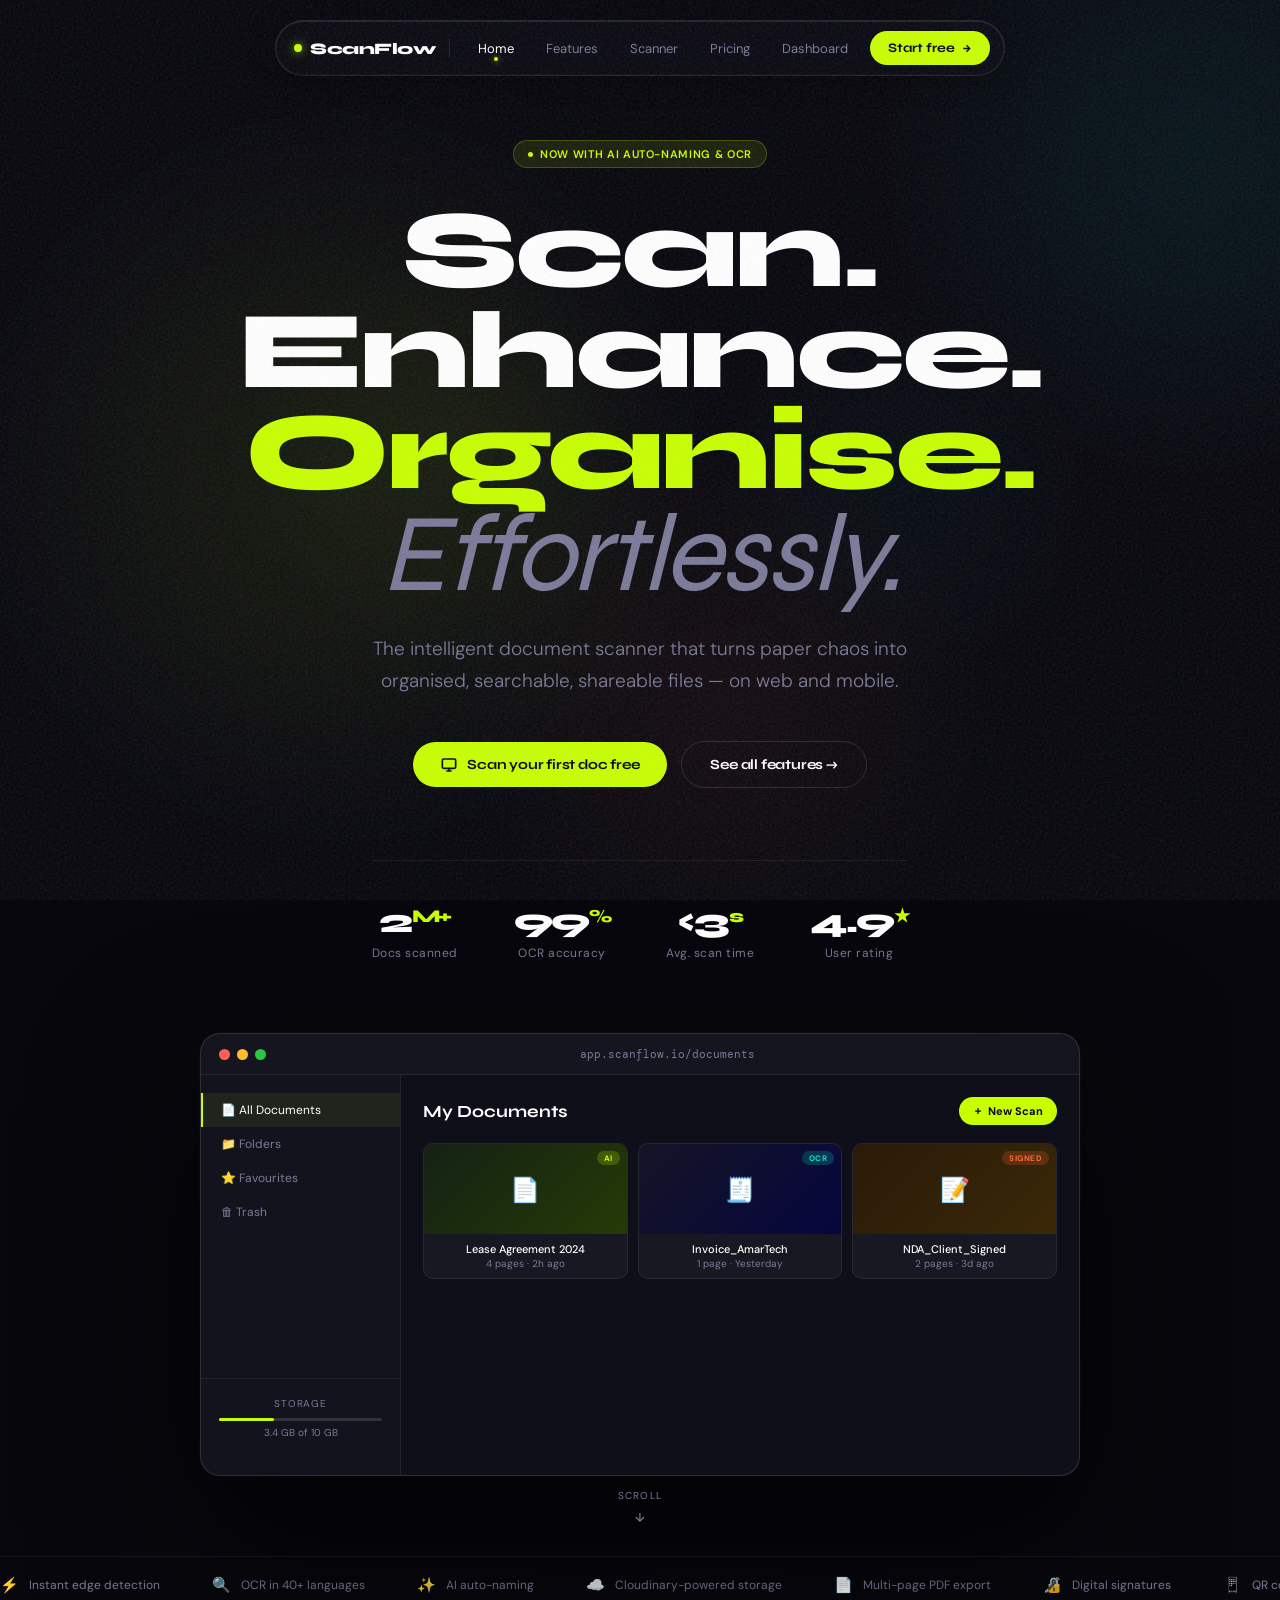
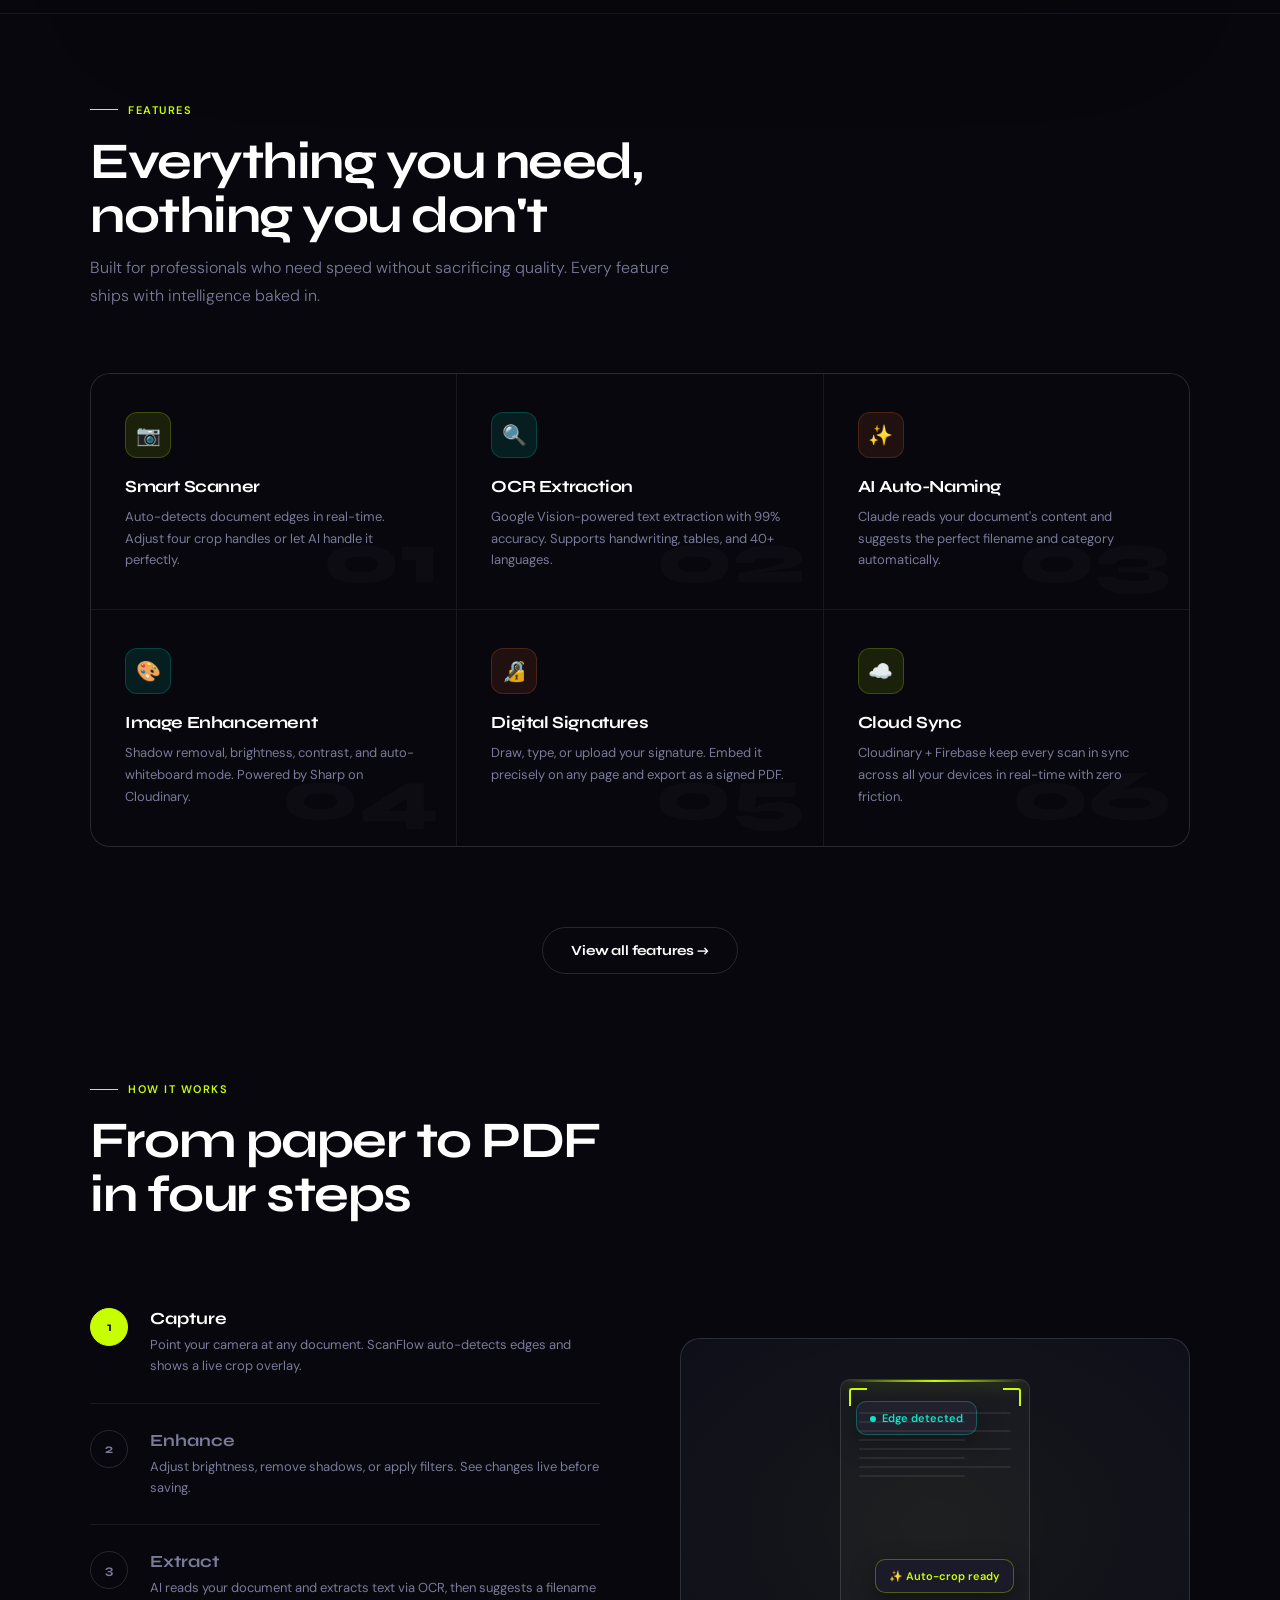
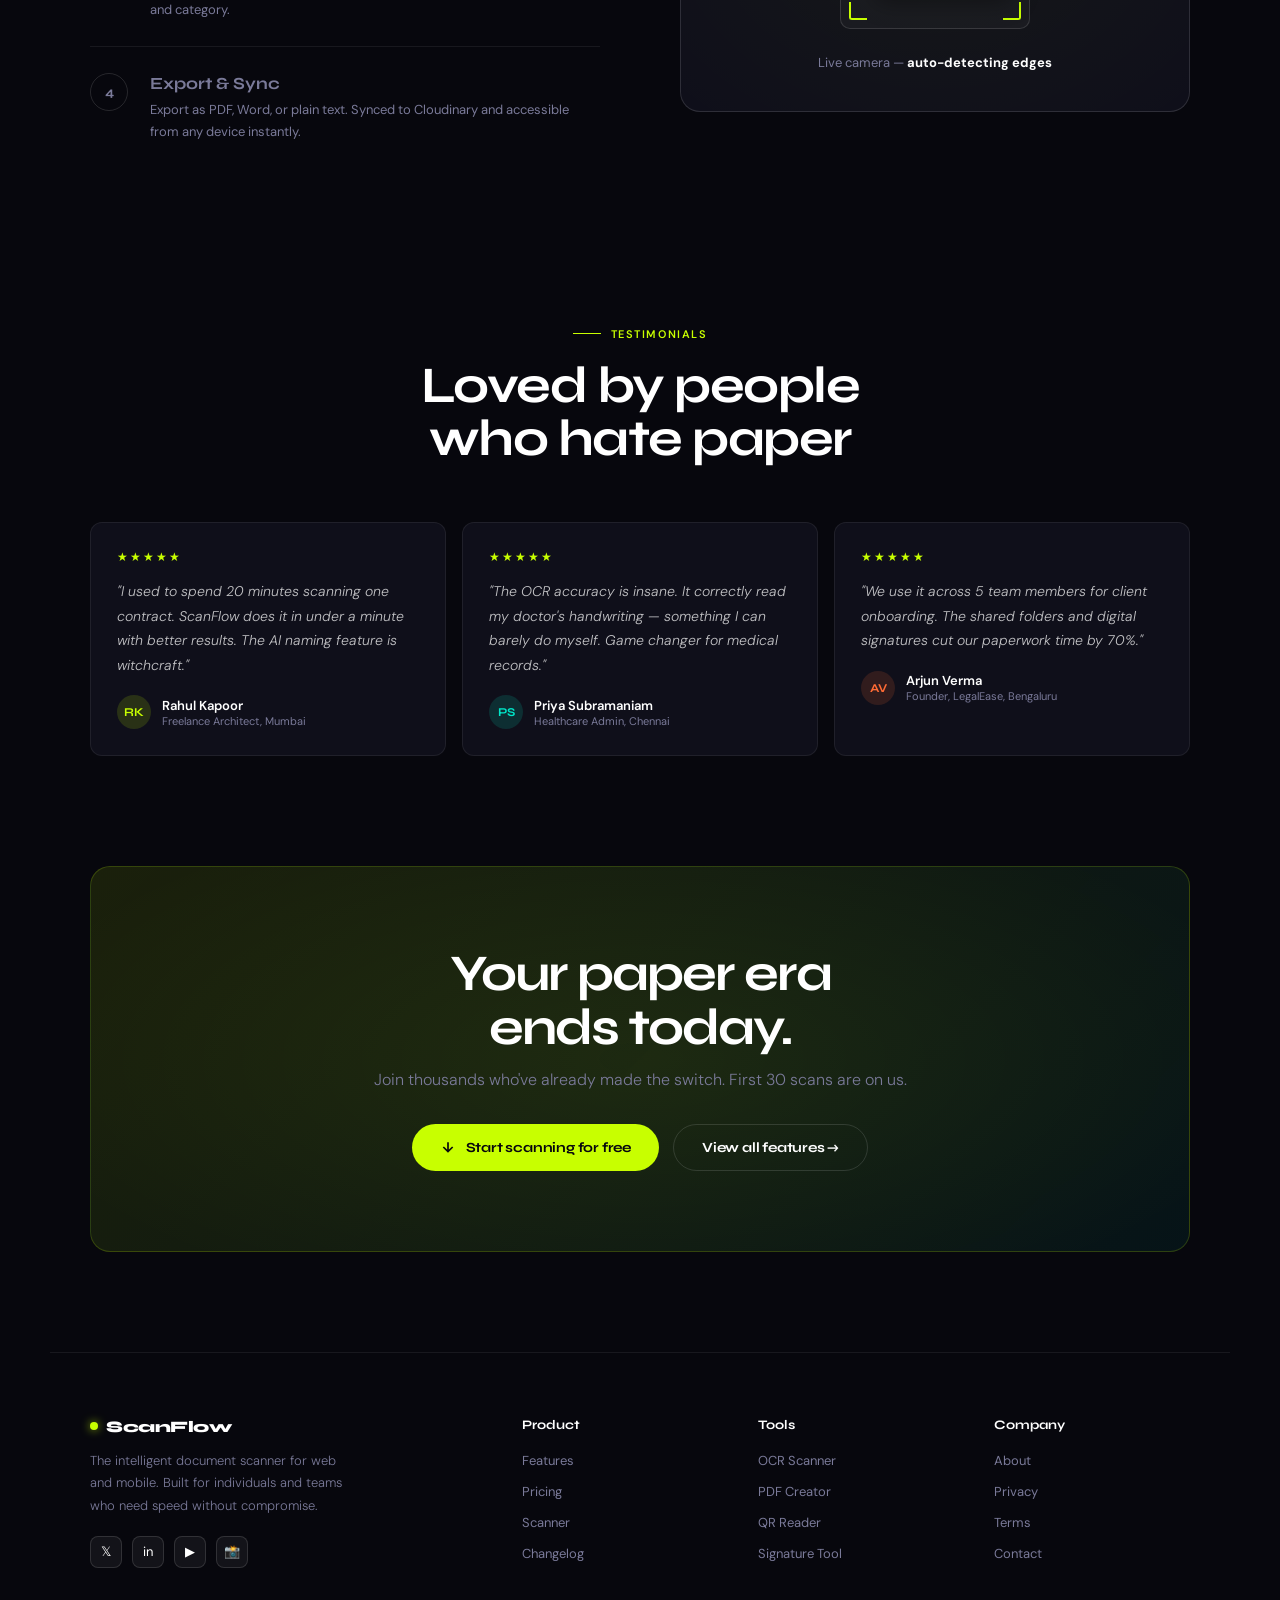
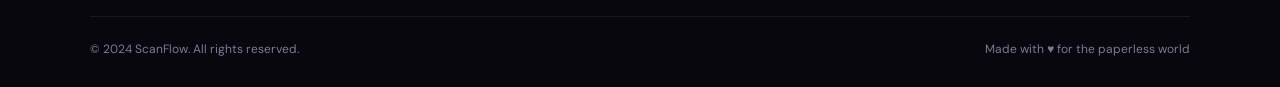
==== commit 6d8dbb41: "Add files via upload" ====
--- a/index.html
+++ b/index.html
@@ -11,8 +11,7 @@
 <body>
 
 <!-- CURSOR -->
-<div id="sf-cursor"><img src="[data-uri]" alt=""></div>
-<div id="sf-cursor-glow"></div>
+<div id="sf-cursor-ring"></div>
 <!-- BACKGROUND -->
 <div id="sf-bg" aria-hidden="true"></div>
 <div id="sf-grain" aria-hidden="true"></div>
--- a/css/base.css
+++ b/css/base.css
@@ -34,41 +34,38 @@
   background: var(--ink);
   color: #fff;
   overflow-x: hidden;
-  cursor: none;
   min-height: 100vh;
 }
 a { text-decoration: none; color: inherit; }
-button { font-family: inherit; cursor: none; }
+button { font-family: inherit; }
 img { max-width: 100%; display: block; }
 ul { list-style: none; }
 
 /* ── CUSTOM CURSOR ── */
-#sf-cursor {
+/* Hide the floating div — we use CSS cursor: url() instead */
+#sf-cursor, #sf-cursor-glow { display: none !important; }
+
+/* Inject the custom arrow cursor globally */
+*, *::before, *::after { cursor: url('[data-uri]') 4 4, auto !important; }
+
+/* Cursor glow ring that follows mouse */
+#sf-cursor-ring {
   position: fixed;
-  width: 32px; height: 32px;
+  width: 40px; height: 40px;
+  border-radius: 50%;
+  border: 1.5px solid rgba(200,255,0,0.45);
   pointer-events: none;
   z-index: 99999;
-  transform: translate(-4px, -4px);
-  transition: transform 0.08s linear;
-  will-change: transform, left, top;
-  filter: drop-shadow(0 0 8px rgba(200,255,0,0.6)) drop-shadow(0 0 20px rgba(200,255,0,0.3));
-}
-#sf-cursor img {
-  width: 100%; height: 100%;
-  object-fit: contain;
-}
-#sf-cursor-glow {
-  position: fixed;
-  width: 180px; height: 180px;
-  border-radius: 50%;
-  pointer-events: none;
-  z-index: 99990;
   transform: translate(-50%, -50%);
-  background: radial-gradient(circle, rgba(200,255,0,0.06) 0%, transparent 70%);
-  transition: left 0.25s ease, top 0.25s ease;
-}
-body:has(a:hover) #sf-cursor { filter: drop-shadow(0 0 12px rgba(200,255,0,1)) drop-shadow(0 0 30px rgba(200,255,0,0.6)); transform: translate(-4px,-4px) scale(1.2); }
-body:has(button:hover) #sf-cursor { filter: drop-shadow(0 0 12px var(--accent2)) drop-shadow(0 0 30px rgba(0,229,200,0.6)); transform: translate(-4px,-4px) scale(1.15) rotate(-15deg); }
+  transition: width 0.25s, height 0.25s, border-color 0.25s, opacity 0.25s;
+  box-shadow: 0 0 12px rgba(200,255,0,0.2), inset 0 0 8px rgba(200,255,0,0.05);
+}
+body:has(a:hover) #sf-cursor-ring,
+body:has(button:hover) #sf-cursor-ring {
+  width: 56px; height: 56px;
+  border-color: rgba(200,255,0,0.7);
+  box-shadow: 0 0 24px rgba(200,255,0,0.35), inset 0 0 14px rgba(200,255,0,0.08);
+}
 
 /* ── NEON FLUID BACKGROUND ── */
 #sf-bg {
@@ -105,7 +102,7 @@
 /* ── GRAIN ── */
 #sf-grain {
   position: fixed; inset: 0; z-index: 9998;
-  pointer-events: none; opacity: 0.28;
+  pointer-events: none; opacity: 0.10;
   background-image: url("data:image/svg+xml,%3Csvg viewBox='0 0 512 512' xmlns='http://www.w3.org/2000/svg'%3E%3Cfilter id='n'%3E%3CfeTurbulence type='fractalNoise' baseFrequency='0.75' numOctaves='4' stitchTiles='stitch'/%3E%3C/filter%3E%3Crect width='100%25' height='100%25' filter='url(%23n)'/%3E%3C/svg%3E");
 }
 
